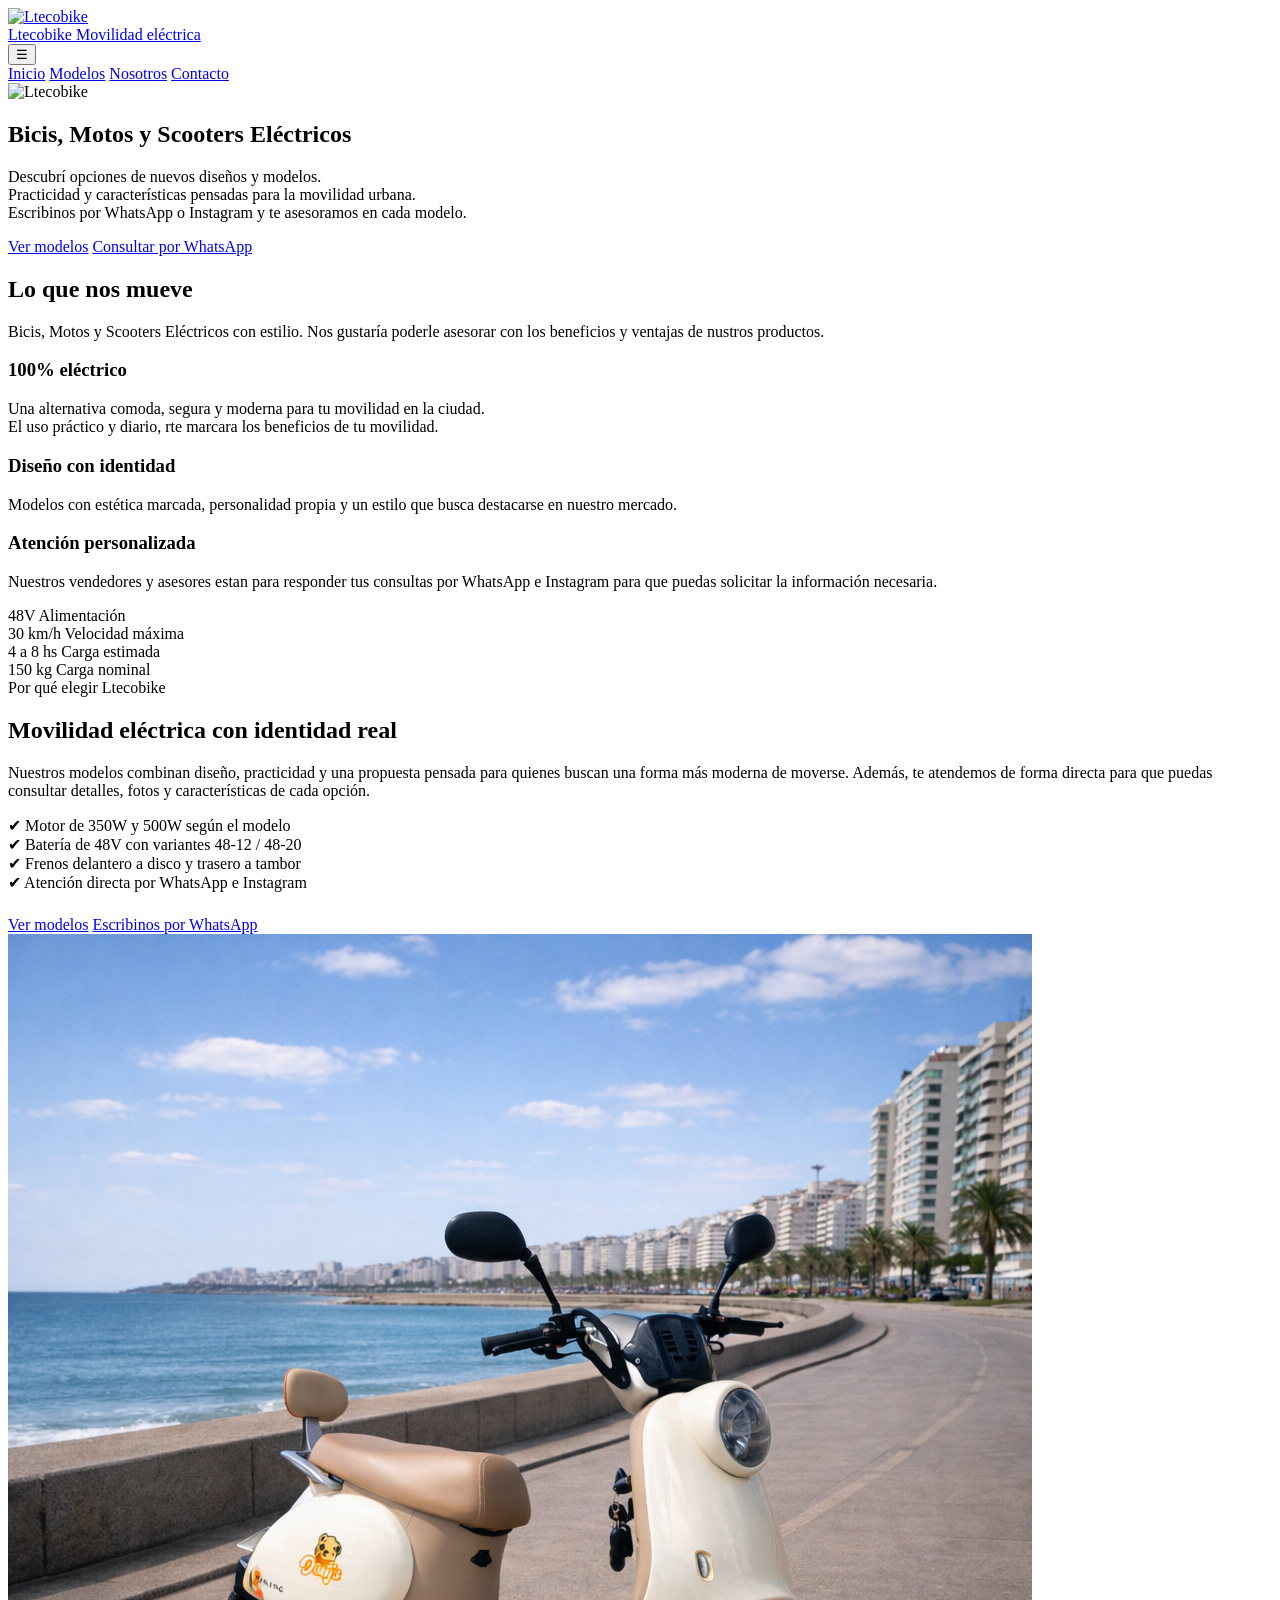
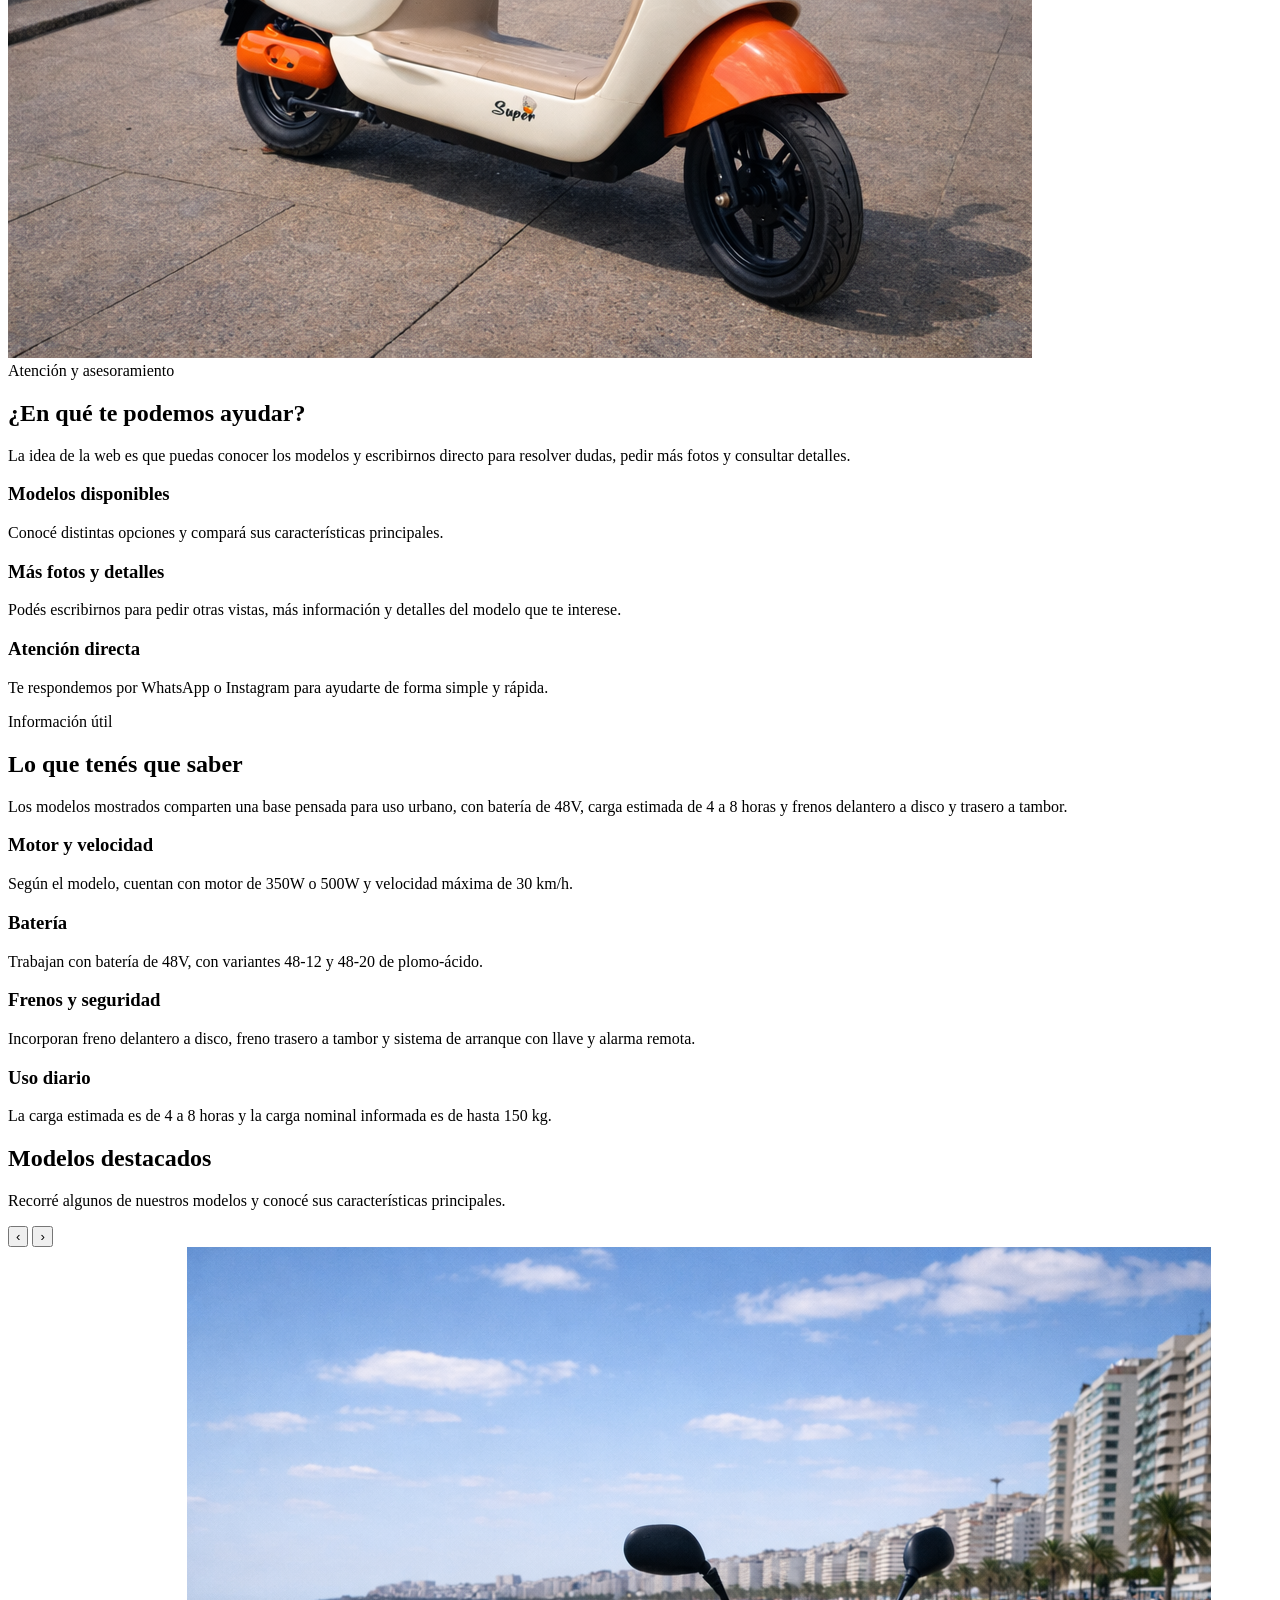
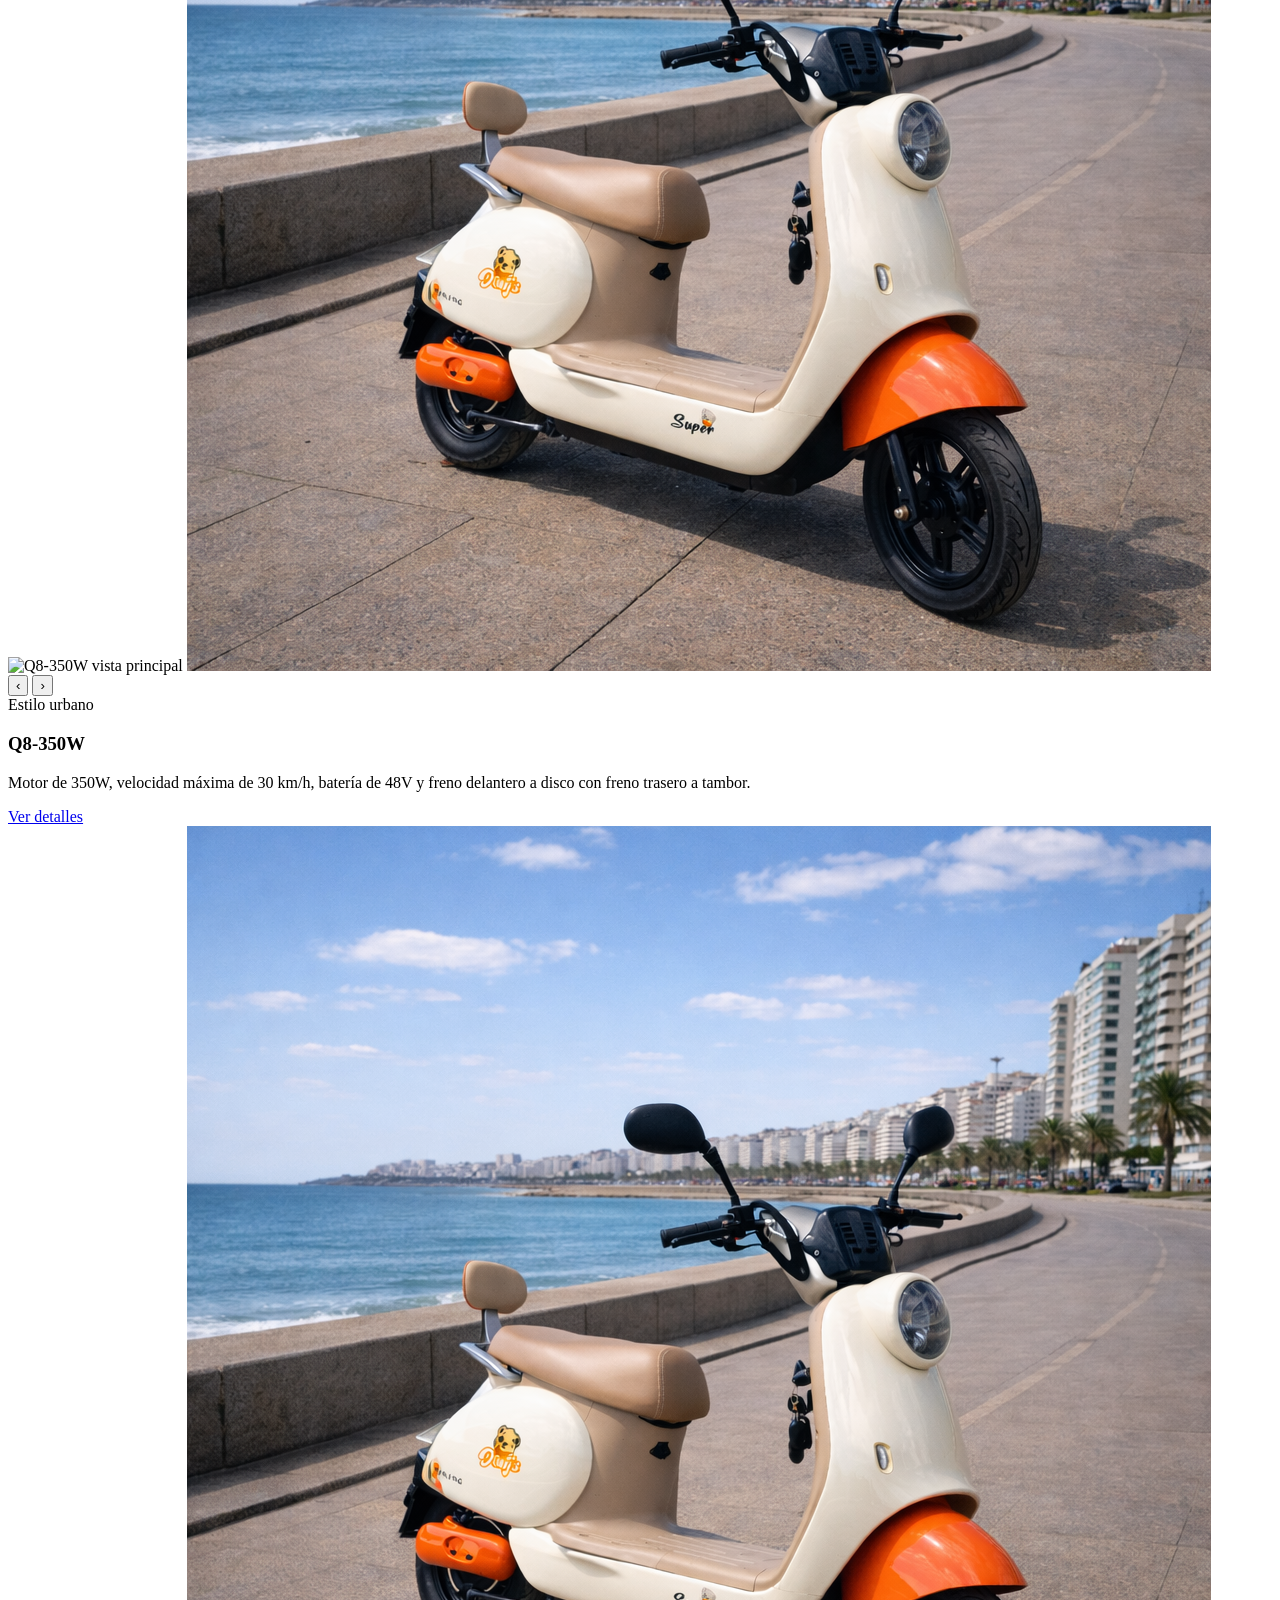
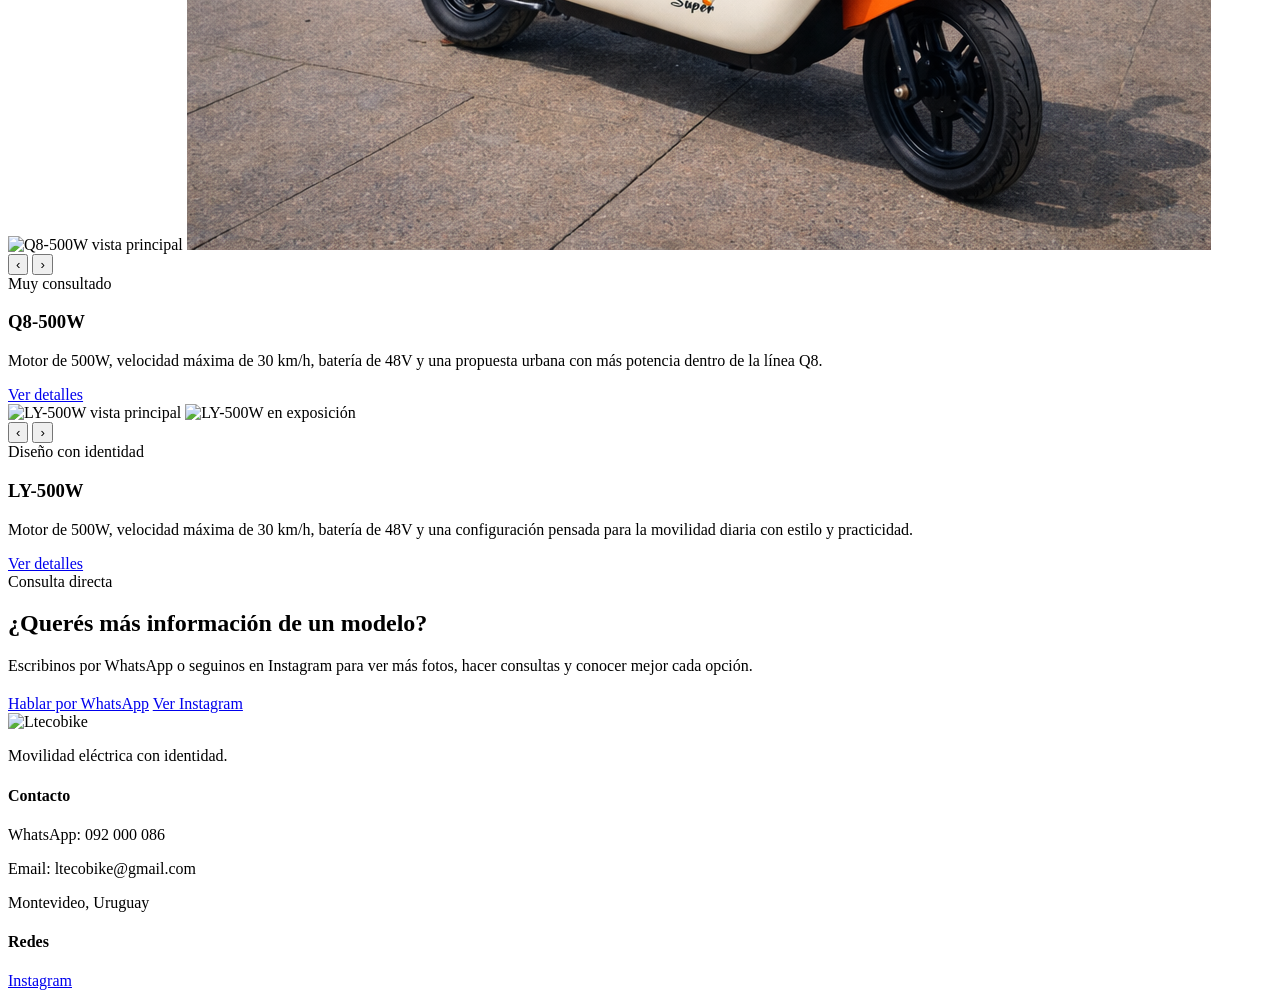
==== index.html @ 299e9267 "cambios en index" ====
<!DOCTYPE html>
<html lang="es">
<head>
  <meta charset="UTF-8" />
  <meta name="viewport" content="width=device-width, initial-scale=1.0" />
  <title>Ltecobike | Movilidad eléctrica</title>
  <link rel="icon" href="img/logoIcono.ico" type="image/x-icon" />
  <link rel="stylesheet" href="css/styles.css" />
</head>
<body>
  <header class="site-header">
    <div class="container nav-wrap">
      <a href="index.html" class="brand">
        <img src="img/logo.png" alt="Ltecobike" class="brand-logo">
        <div class="brand-text">
          <span class="brand-name">Ltecobike</span>
          <span class="brand-slogan">Movilidad eléctrica</span>
        </div>
      </a>

      <button class="menu-toggle" id="menuToggle" aria-label="Abrir menú" aria-expanded="false">☰</button>

      <nav class="main-nav" id="mainNav">
        <a href="index.html" class="active">Inicio</a>
        <a href="modelos.html">Modelos</a>
        <a href="nosotros.html">Nosotros</a>
        <a href="contacto.html">Contacto</a>
      </nav>
    </div>
  </header>

  <section class="hero" style="background-image: url('img/hero.png');">
    <div class="container hero-content">
      <img src="img/logo.png" alt="Ltecobike" class="hero-logo" />
      <h1>Bicis, Motos y Scooters Eléctricos</h1>
      <p>Descubrí opciones de nuevos diseños y modelos.
         <br> Practicidad y características pensadas para la movilidad urbana.
          <br> Escribinos por WhatsApp o Instagram y te asesoramos en cada modelo.</p>

      <div class="hero-actions">
        <a href="modelos.html" class="btn">Ver modelos</a>
        <a href="https://wa.me/59892000086" target="_blank" class="btn btn-outline">Consultar por WhatsApp</a>
      </div>
    </div>
  </section>

  <section class="section">
    <div class="container">
      <h2>Lo que nos mueve</h2>
      <p class="section-intro">
        Bicis, Motos y Scooters Eléctricos con estilio.
        Nos gustaría poderle asesorar con los beneficios y ventajas de nustros productos.
      </p>

      <div class="feature-grid">
        <article class="feature-box">
          <h3>100% eléctrico</h3>
          <p>Una alternativa comoda, segura y moderna para tu movilidad en la ciudad.
             <br> El uso práctico y diario, rte marcara los beneficios de tu movilidad.</p>
        </article>

        <article class="feature-box">
          <h3>Diseño con identidad</h3>
          <p>Modelos con estética marcada, personalidad propia y un estilo que busca destacarse en nuestro mercado.</p>
        </article>

        <article class="feature-box">
          <h3>Atención personalizada</h3>
          <p>Nuestros vendedores y asesores estan para responder tus consultas por WhatsApp e Instagram para que puedas solicitar la información necesaria.</p>
        </article>
      </div>
    </div>
  </section>

  <section class="section benefits-strip">
    <div class="container">
      <div class="benefits-grid">
        <article class="benefit-item">
          <span class="benefit-number">48V</span>
          <span class="benefit-label">Alimentación</span>
        </article>

        <article class="benefit-item">
          <span class="benefit-number">30 km/h</span>
          <span class="benefit-label">Velocidad máxima</span>
        </article>

        <article class="benefit-item">
          <span class="benefit-number">4 a 8 hs</span>
          <span class="benefit-label">Carga estimada</span>
        </article>

        <article class="benefit-item">
          <span class="benefit-number">150 kg</span>
          <span class="benefit-label">Carga nominal</span>
        </article>
      </div>
    </div>
  </section>

  <section class="section section-split">
    <div class="container split-layout">
      <div class="split-text">
        <span class="section-kicker">Por qué elegir Ltecobike</span>
        <h2>Movilidad eléctrica con identidad real</h2>
        <p>
          Nuestros modelos combinan diseño, practicidad y una propuesta pensada para quienes buscan una forma más moderna de moverse. Además, te atendemos de forma directa para que puedas consultar detalles, fotos y características de cada opción.
        </p>

        <div class="check-list">
          <div class="check-item">✔ Motor de 350W y 500W según el modelo</div>
          <div class="check-item">✔ Batería de 48V con variantes 48-12 / 48-20</div>
          <div class="check-item">✔ Frenos delantero a disco y trasero a tambor</div>
          <div class="check-item">✔ Atención directa por WhatsApp e Instagram</div>
        </div>

        <div class="hero-actions" style="margin-top: 24px;">
          <a href="modelos.html" class="btn">Ver modelos</a>
          <a href="https://wa.me/59892000086" target="_blank" class="btn btn-outline-dark">Escribinos por WhatsApp</a>
        </div>
      </div>

      <div class="split-media">
        <img src="img/q8-500-beige-rojo.png" alt="Modelos Ltecobike" class="split-image">
      </div>
    </div>
  </section>

  <section class="section">
    <div class="container">
      <span class="section-kicker">Atención y asesoramiento</span>
      <h2>¿En qué te podemos ayudar?</h2>
      <p class="section-intro">La idea de la web es que puedas conocer los modelos y escribirnos directo para resolver dudas, pedir más fotos y consultar detalles.</p>

      <div class="feature-grid">
        <article class="feature-box">
          <h3>Modelos disponibles</h3>
          <p>Conocé distintas opciones y compará sus características principales.</p>
        </article>

        <article class="feature-box">
          <h3>Más fotos y detalles</h3>
          <p>Podés escribirnos para pedir otras vistas, más información y detalles del modelo que te interese.</p>
        </article>

        <article class="feature-box">
          <h3>Atención directa</h3>
          <p>Te respondemos por WhatsApp o Instagram para ayudarte de forma simple y rápida.</p>
        </article>
      </div>
    </div>
  </section>

  <section class="section section-dark">
    <div class="container">
      <span class="section-kicker light">Información útil</span>
      <h2>Lo que tenés que saber</h2>
      <p class="section-intro">
        Los modelos mostrados comparten una base pensada para uso urbano, con batería de 48V, carga estimada de 4 a 8 horas y frenos delantero a disco y trasero a tambor.
      </p>

      <div class="info-cards-grid">
        <article class="info-card">
          <h3>Motor y velocidad</h3>
          <p>Según el modelo, cuentan con motor de 350W o 500W y velocidad máxima de 30 km/h.</p>
        </article>

        <article class="info-card">
          <h3>Batería</h3>
          <p>Trabajan con batería de 48V, con variantes 48-12 y 48-20 de plomo-ácido.</p>
        </article>

        <article class="info-card">
          <h3>Frenos y seguridad</h3>
          <p>Incorporan freno delantero a disco, freno trasero a tambor y sistema de arranque con llave y alarma remota.</p>
        </article>

        <article class="info-card">
          <h3>Uso diario</h3>
          <p>La carga estimada es de 4 a 8 horas y la carga nominal informada es de hasta 150 kg.</p>
        </article>
      </div>
    </div>
  </section>

  <section class="section">
    <div class="container">
      <div class="carousel-section-header">
        <div>
          <h2>Modelos destacados</h2>
          <p class="section-intro">Recorré algunos de nuestros modelos y conocé sus características principales.</p>
        </div>

        <div class="carousel-controls" aria-label="Controles del carrusel">
          <button class="carousel-btn" type="button" data-carousel-prev aria-label="Ver modelos anteriores">‹</button>
          <button class="carousel-btn" type="button" data-carousel-next aria-label="Ver modelos siguientes">›</button>
        </div>
      </div>

      <div class="carousel" data-carousel data-autoplay="true">
        <div class="carousel-track">
          <article class="card carousel-card">
            <div class="card-gallery" data-gallery data-autoplay="true">
              <div class="card-gallery-track">
                <img class="card-gallery-slide" src="img/q8-350-rosa.png" alt="Q8-350W vista principal" />
                <img class="card-gallery-slide" src="img/q8-500-beige-rojo.png" alt="Q8-500W vista lateral" />
              </div>
              <button class="card-gallery-btn prev" type="button" data-gallery-prev aria-label="Foto anterior de la Q8-350W">‹</button>
              <button class="card-gallery-btn next" type="button" data-gallery-next aria-label="Foto siguiente de la Q8-350W">›</button>
              <div class="card-gallery-dots" data-gallery-dots aria-label="Indicadores de fotos de la Q8-350W"></div>
            </div>
            <div class="card-body">
              <span class="tag">Estilo urbano</span>
              <h3>Q8-350W</h3>
              <p>Motor de 350W, velocidad máxima de 30 km/h, batería de 48V y freno delantero a disco con freno trasero a tambor.</p>
              <a href="modelos.html" class="link-btn">Ver detalles</a>
            </div>
          </article>

          <article class="card carousel-card">
            <div class="card-gallery" data-gallery data-autoplay="true">
              <div class="card-gallery-track">
                <img class="card-gallery-slide" src="img/q8-350-roja.jpeg" alt="Q8-500W vista principal" />
                <img class="card-gallery-slide" src="img/q8-500-beige-rojo.png" alt="Q8-500W segunda vista" />
              </div>
              <button class="card-gallery-btn prev" type="button" data-gallery-prev aria-label="Foto anterior de la Q8-500W">‹</button>
              <button class="card-gallery-btn next" type="button" data-gallery-next aria-label="Foto siguiente de la Q8-500W">›</button>
              <div class="card-gallery-dots" data-gallery-dots aria-label="Indicadores de fotos de la Q8-500W"></div>
            </div>
            <div class="card-body">
              <span class="tag">Muy consultado</span>
              <h3>Q8-500W</h3>
              <p>Motor de 500W, velocidad máxima de 30 km/h, batería de 48V y una propuesta urbana con más potencia dentro de la línea Q8.</p>
              <a href="modelos.html" class="link-btn">Ver detalles</a>
            </div>
          </article>

          <article class="card carousel-card">
            <div class="card-gallery" data-gallery data-autoplay="true">
              <div class="card-gallery-track">
                <img class="card-gallery-slide" src="img/sl-500-beige.jpeg" alt="LY-500W vista principal" />
                <img class="card-gallery-slide" src="img/logoFondo.jpeg" alt="LY-500W en exposición" />
              </div>
              <button class="card-gallery-btn prev" type="button" data-gallery-prev aria-label="Foto anterior de la LY-500W">‹</button>
              <button class="card-gallery-btn next" type="button" data-gallery-next aria-label="Foto siguiente de la LY-500W">›</button>
              <div class="card-gallery-dots" data-gallery-dots aria-label="Indicadores de fotos de la LY-500W"></div>
            </div>
            <div class="card-body">
              <span class="tag">Diseño con identidad</span>
              <h3>LY-500W</h3>
              <p>Motor de 500W, velocidad máxima de 30 km/h, batería de 48V y una configuración pensada para la movilidad diaria con estilo y practicidad.</p>
              <a href="modelos.html" class="link-btn">Ver detalles</a>
            </div>
          </article>
        </div>

        <div class="carousel-dots" data-carousel-dots aria-label="Indicadores del carrusel"></div>
      </div>
    </div>
  </section>

  <section class="section">
    <div class="container">
      <div class="cta-box cta-strong">
        <span class="section-kicker">Consulta directa</span>
        <h2>¿Querés más información de un modelo?</h2>
        <p>
          Escribinos por WhatsApp o seguinos en Instagram para ver más fotos, hacer consultas y conocer mejor cada opción.
        </p>
        <div class="hero-actions" style="margin-top: 20px;">
          <a href="https://wa.me/59892000086" target="_blank" class="btn">Hablar por WhatsApp</a>
          <a href="https://instagram.com/ltecobike" target="_blank" class="btn btn-outline">Ver Instagram</a>
        </div>
      </div>
    </div>
  </section>

  <footer class="site-footer">
    <div class="container footer-wrap">
      <div>
        <img src="img/logo.png" alt="Ltecobike" class="footer-logo" />
        <p>Movilidad eléctrica con identidad.</p>
      </div>

      <div>
        <h4>Contacto</h4>
        <p>WhatsApp: 092 000 086</p>
        <p>Email: ltecobike@gmail.com</p>
        <p>Montevideo, Uruguay</p>
      </div>

      <div>
        <h4>Redes</h4>
        <a href="https://instagram.com/ltecobike" target="_blank">Instagram</a>
      </div>
    </div>
  </footer>

  <script src="js/app.js"></script>
</body>
</html>
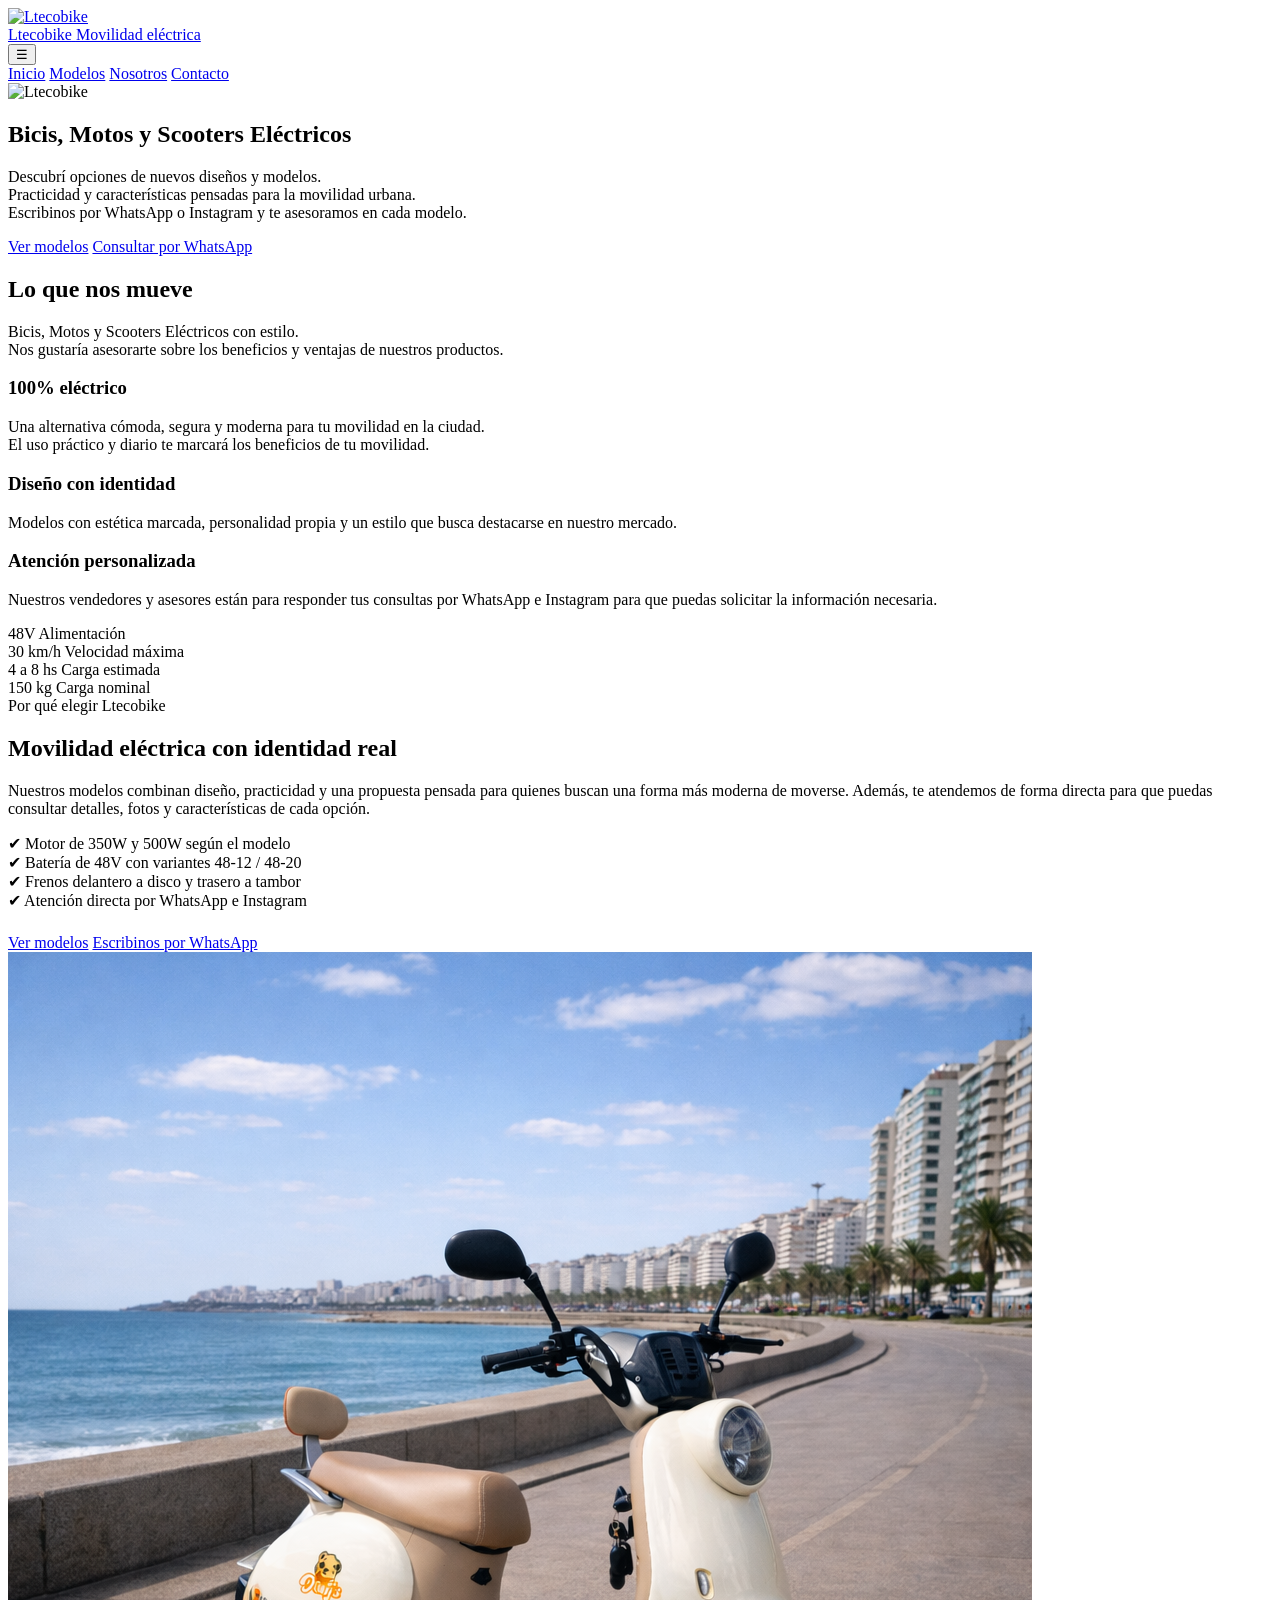
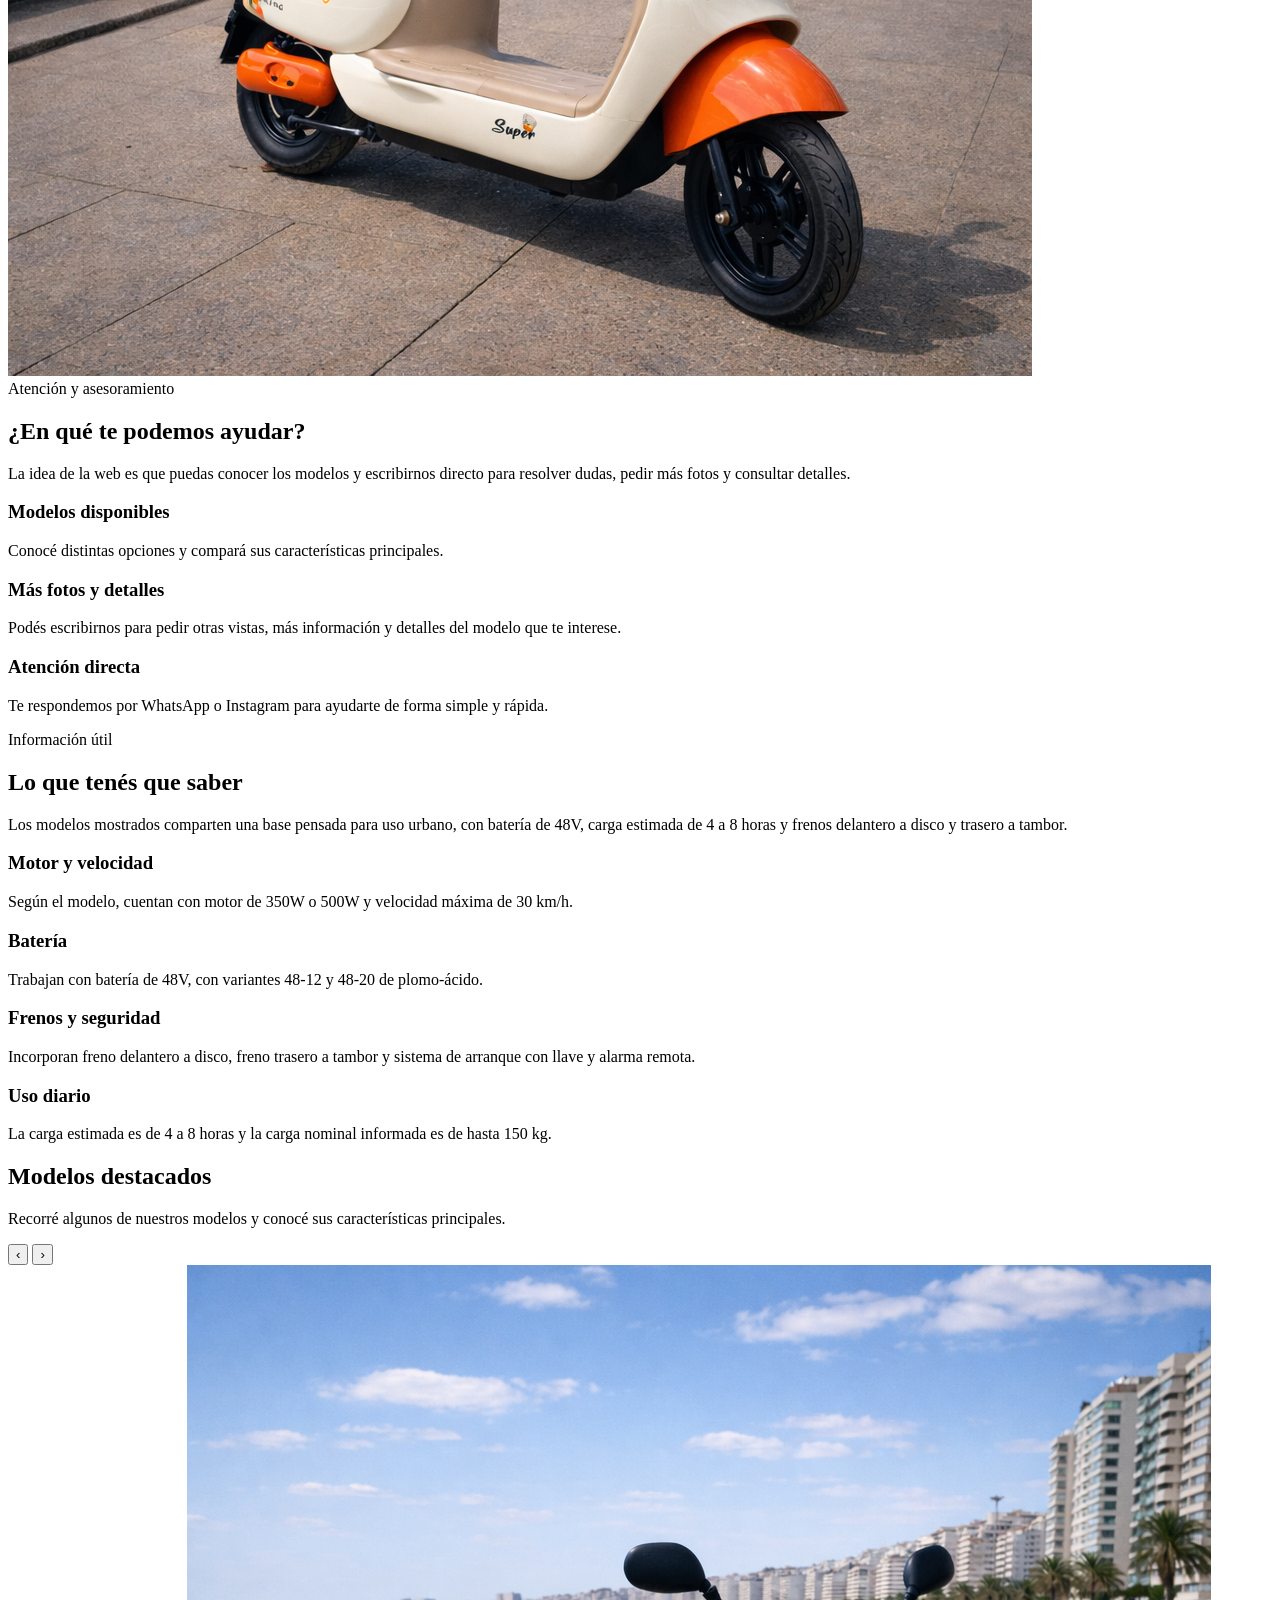
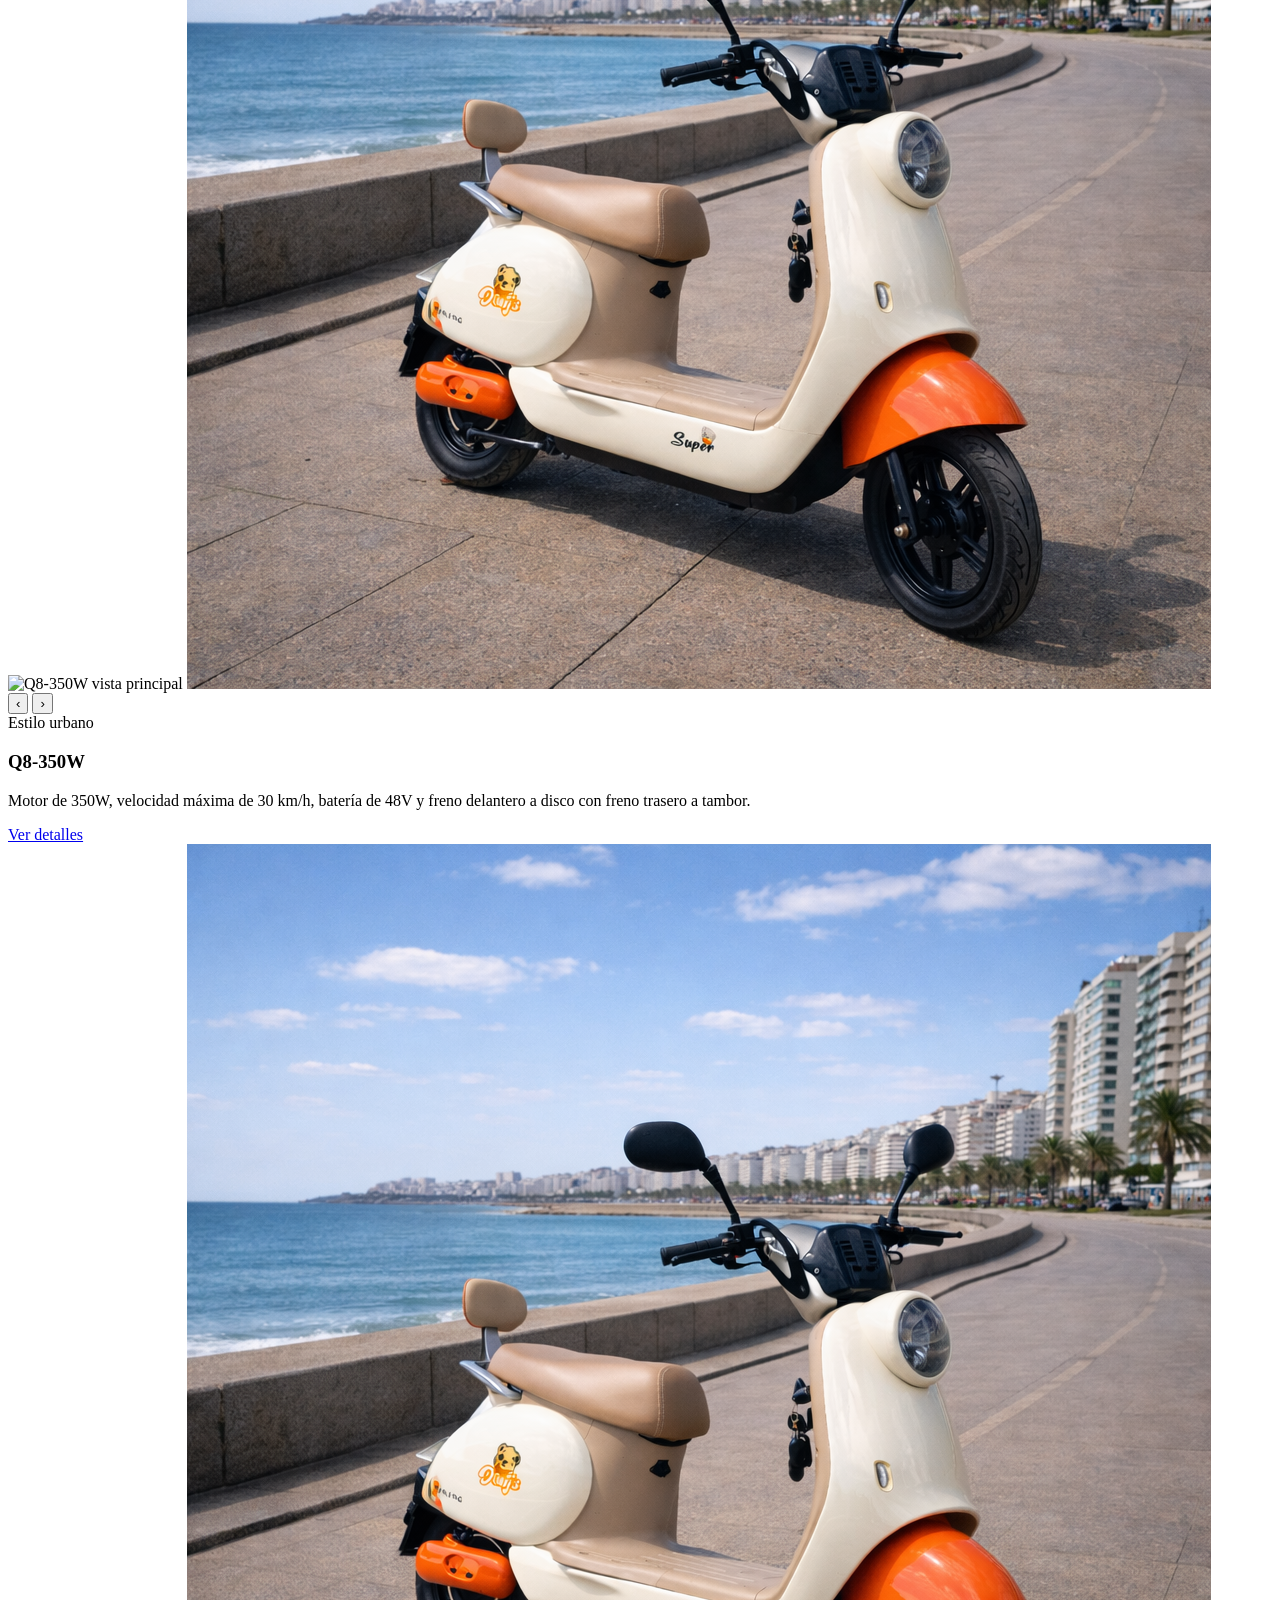
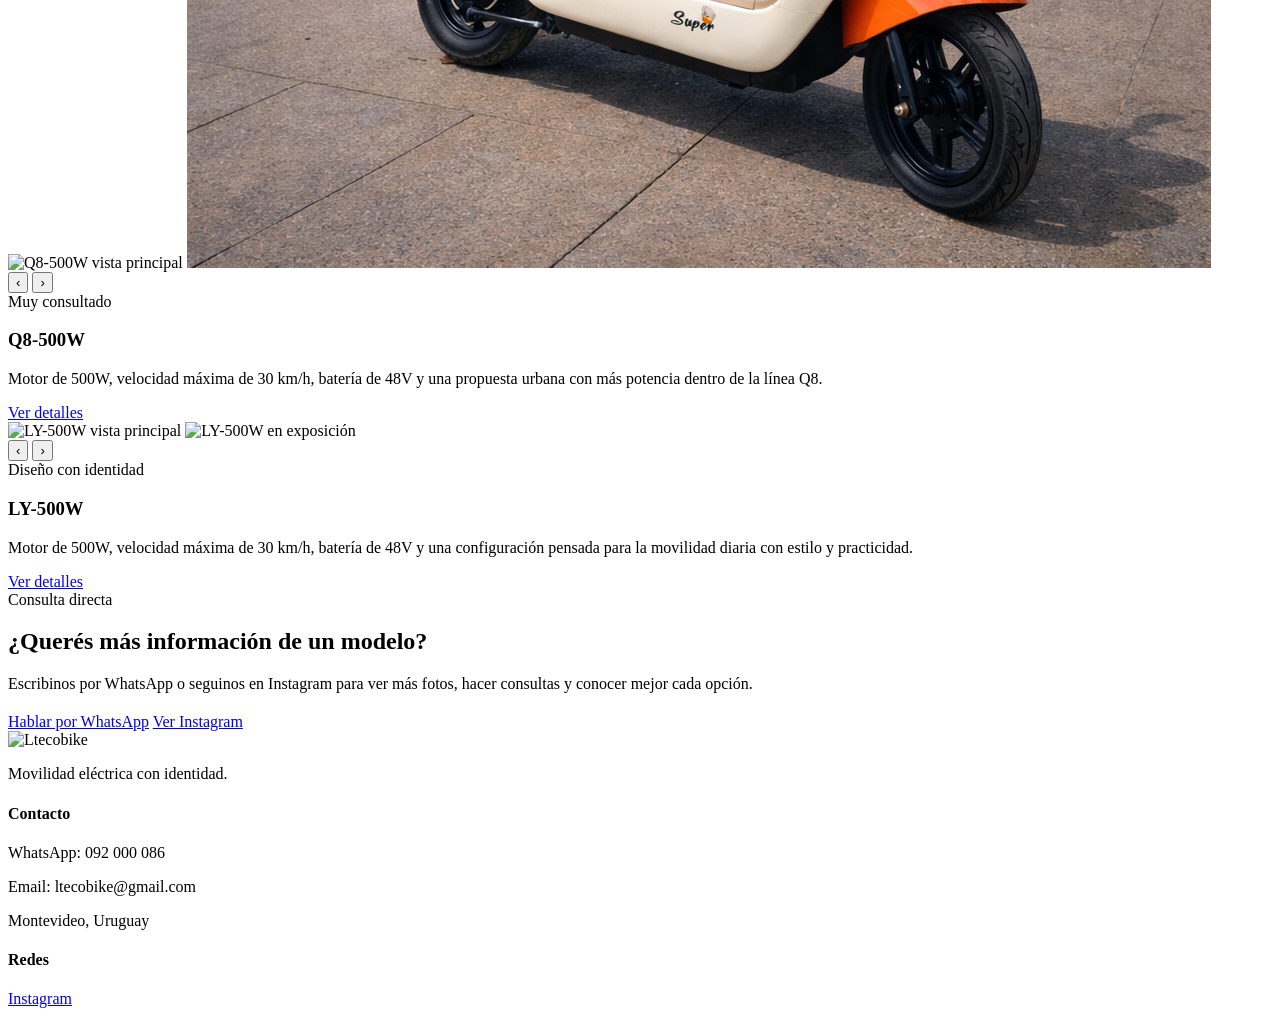
==== commit cbea3e29: "cambios ortograficos en index Co-authored-by: Copilot <copilot@github.com>" ====
--- a/index.html
+++ b/index.html
@@ -48,15 +48,15 @@
     <div class="container">
       <h2>Lo que nos mueve</h2>
       <p class="section-intro">
-        Bicis, Motos y Scooters Eléctricos con estilio.
-        Nos gustaría poderle asesorar con los beneficios y ventajas de nustros productos.
+        Bicis, Motos y Scooters Eléctricos con estilo.
+        <br> Nos gustaría asesorarte sobre los beneficios y ventajas de nuestros productos.
       </p>
 
       <div class="feature-grid">
         <article class="feature-box">
           <h3>100% eléctrico</h3>
-          <p>Una alternativa comoda, segura y moderna para tu movilidad en la ciudad.
-             <br> El uso práctico y diario, rte marcara los beneficios de tu movilidad.</p>
+          <p>Una alternativa cómoda, segura y moderna para tu movilidad en la ciudad.
+             <br> El uso práctico y diario te marcará los beneficios de tu movilidad.</p>
         </article>
 
         <article class="feature-box">
@@ -66,7 +66,7 @@
 
         <article class="feature-box">
           <h3>Atención personalizada</h3>
-          <p>Nuestros vendedores y asesores estan para responder tus consultas por WhatsApp e Instagram para que puedas solicitar la información necesaria.</p>
+          <p>Nuestros vendedores y asesores están para responder tus consultas por WhatsApp e Instagram para que puedas solicitar la información necesaria.</p>
         </article>
       </div>
     </div>
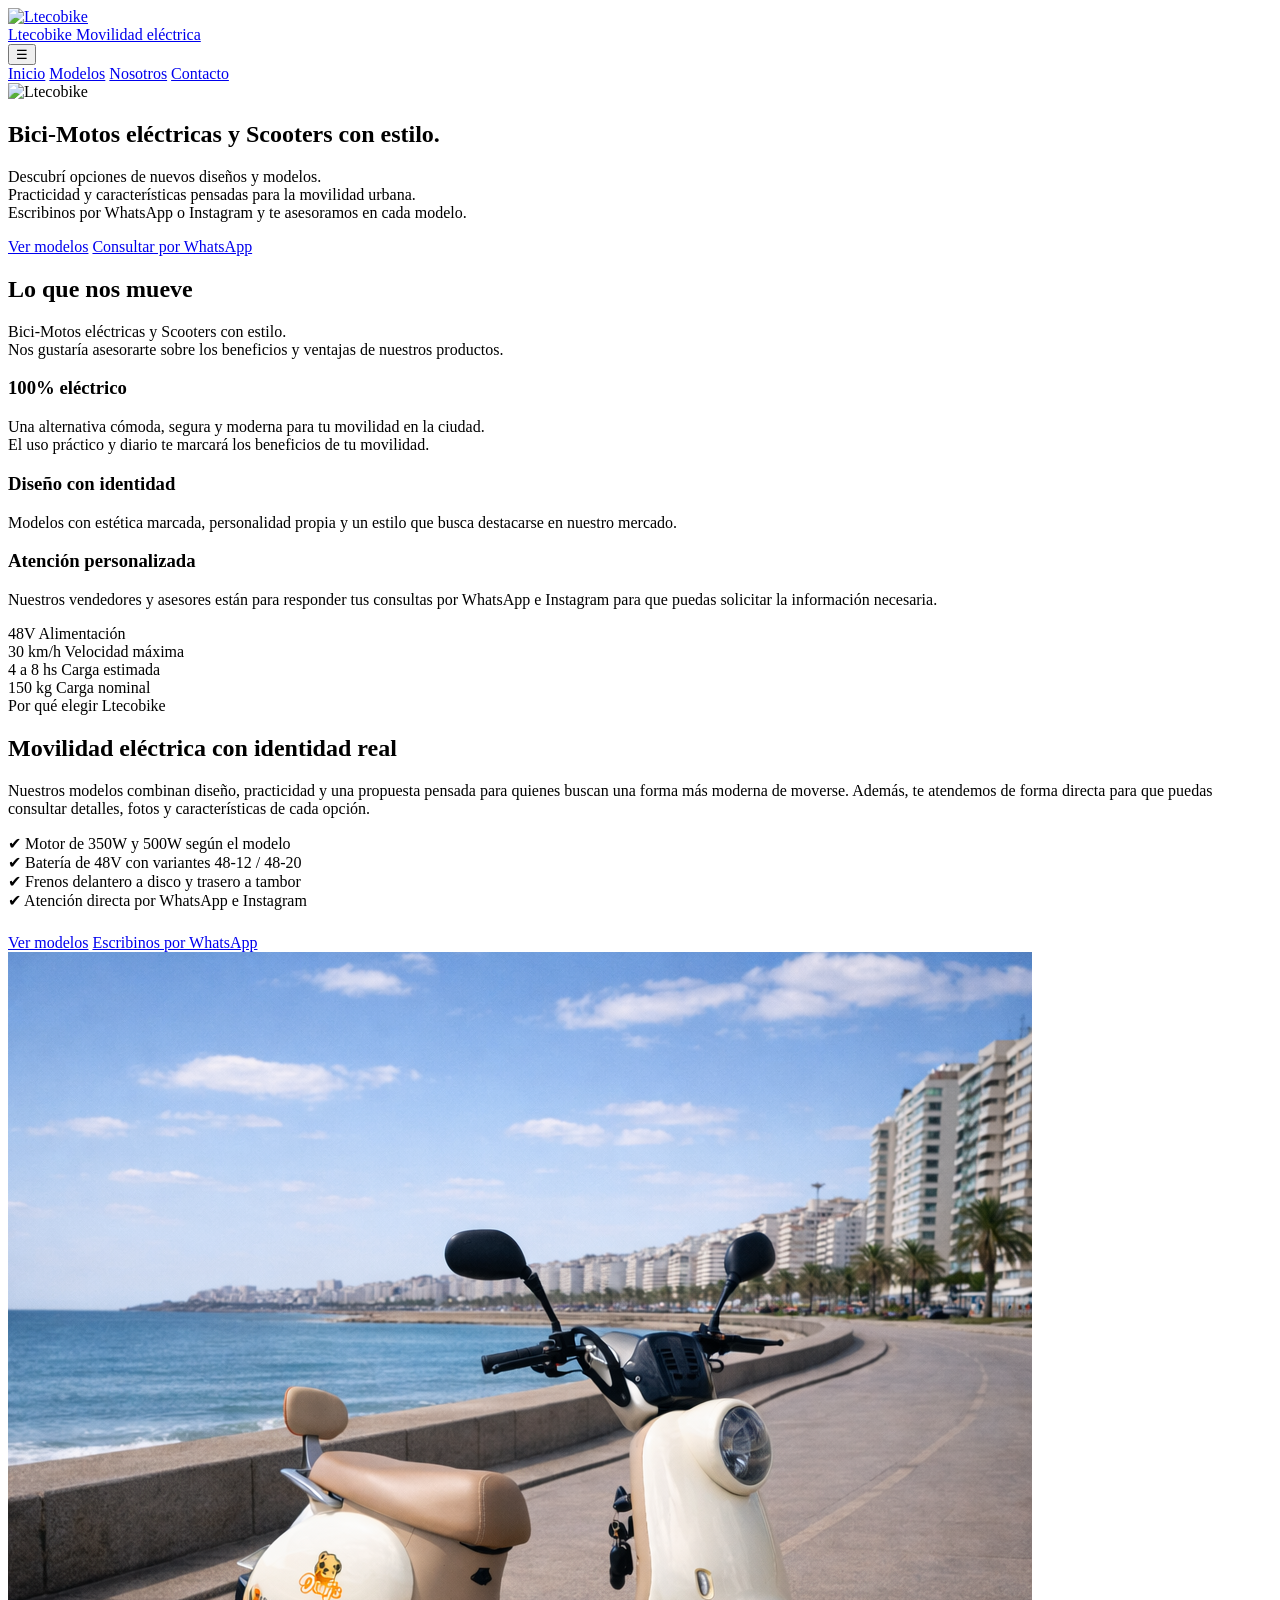
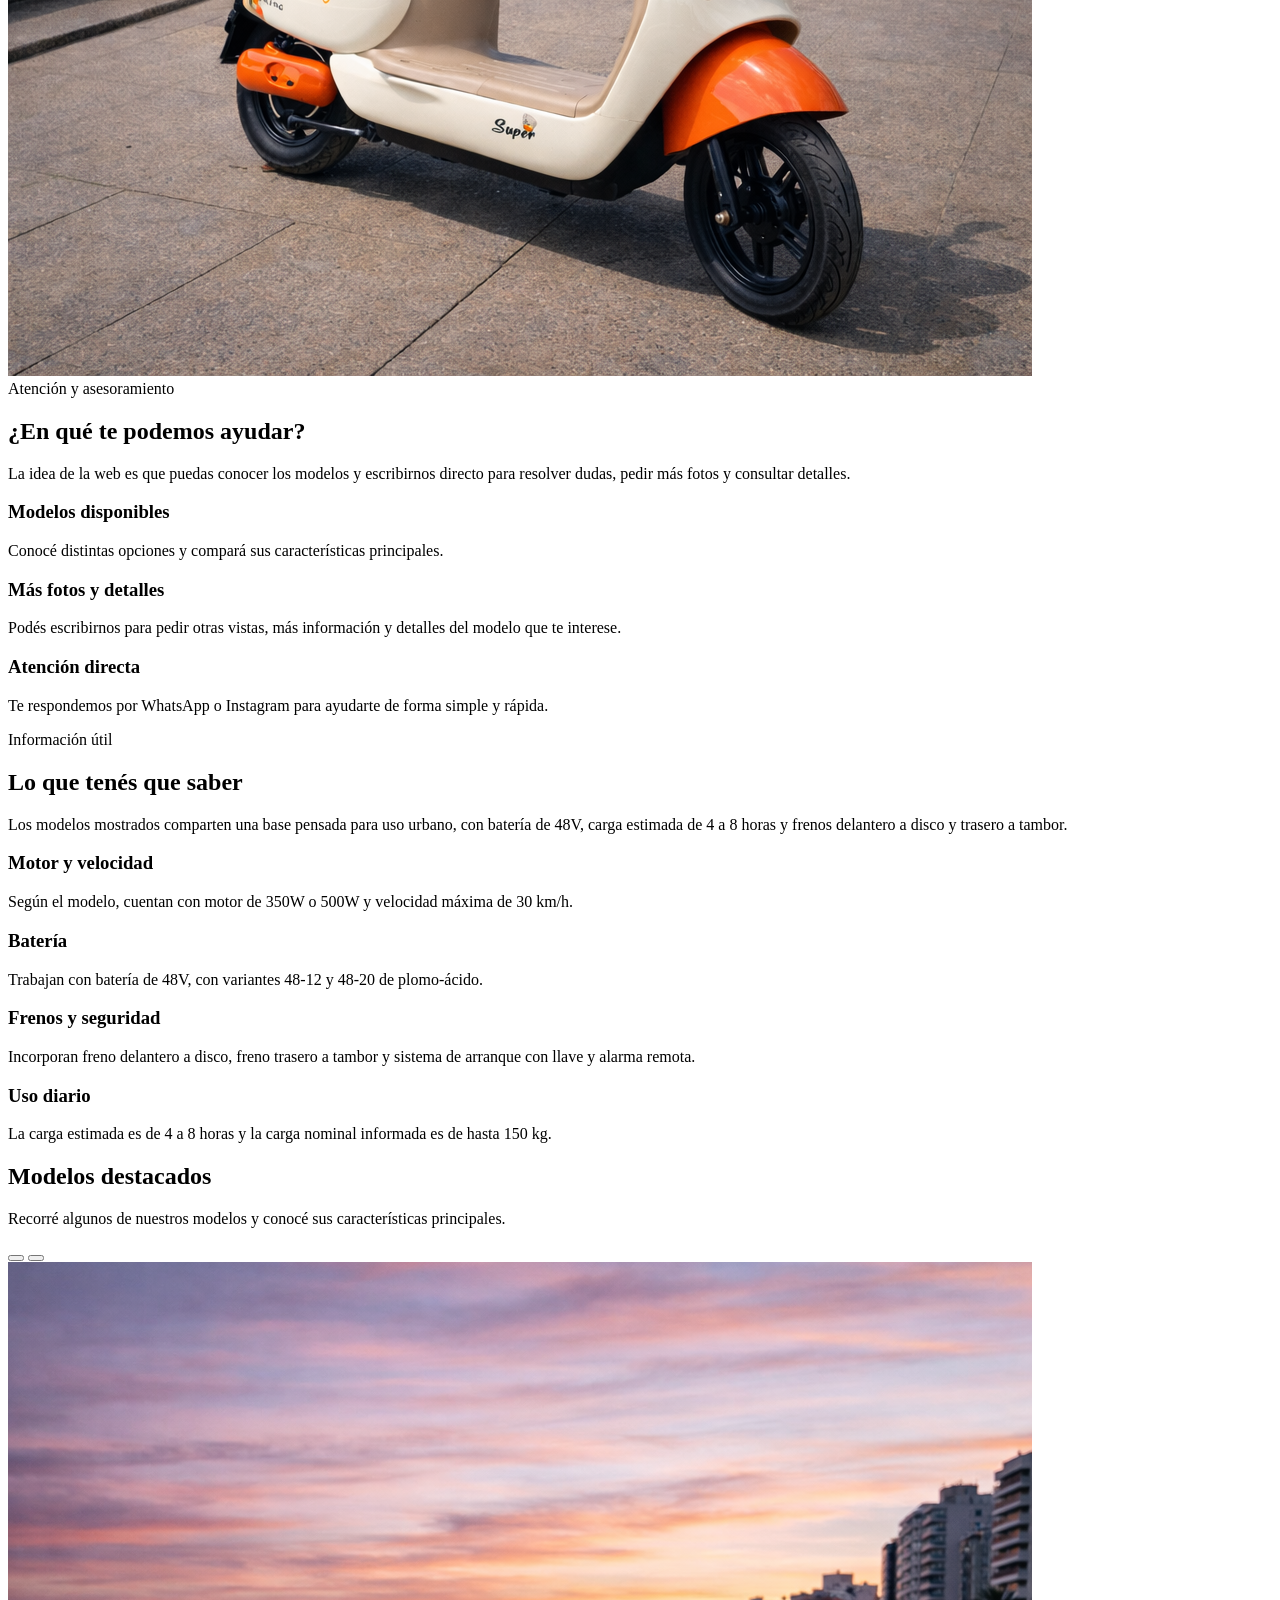
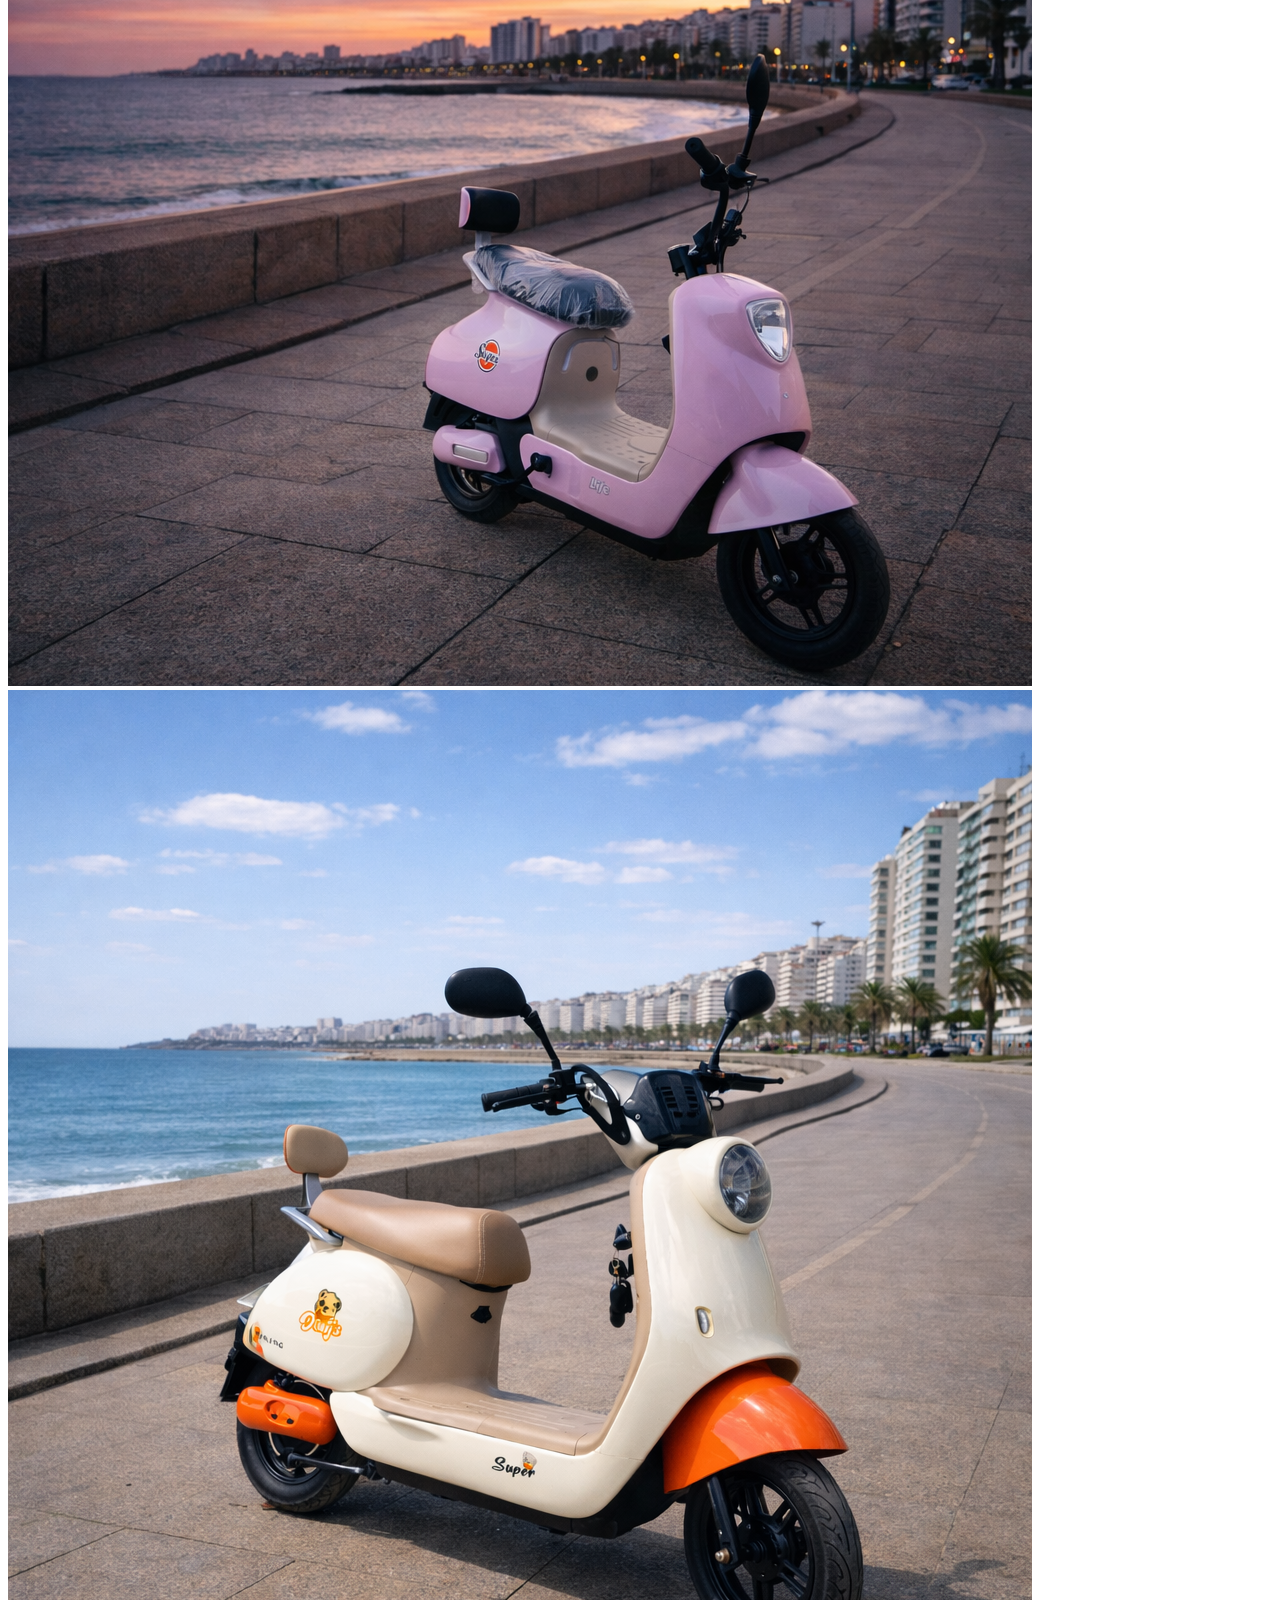
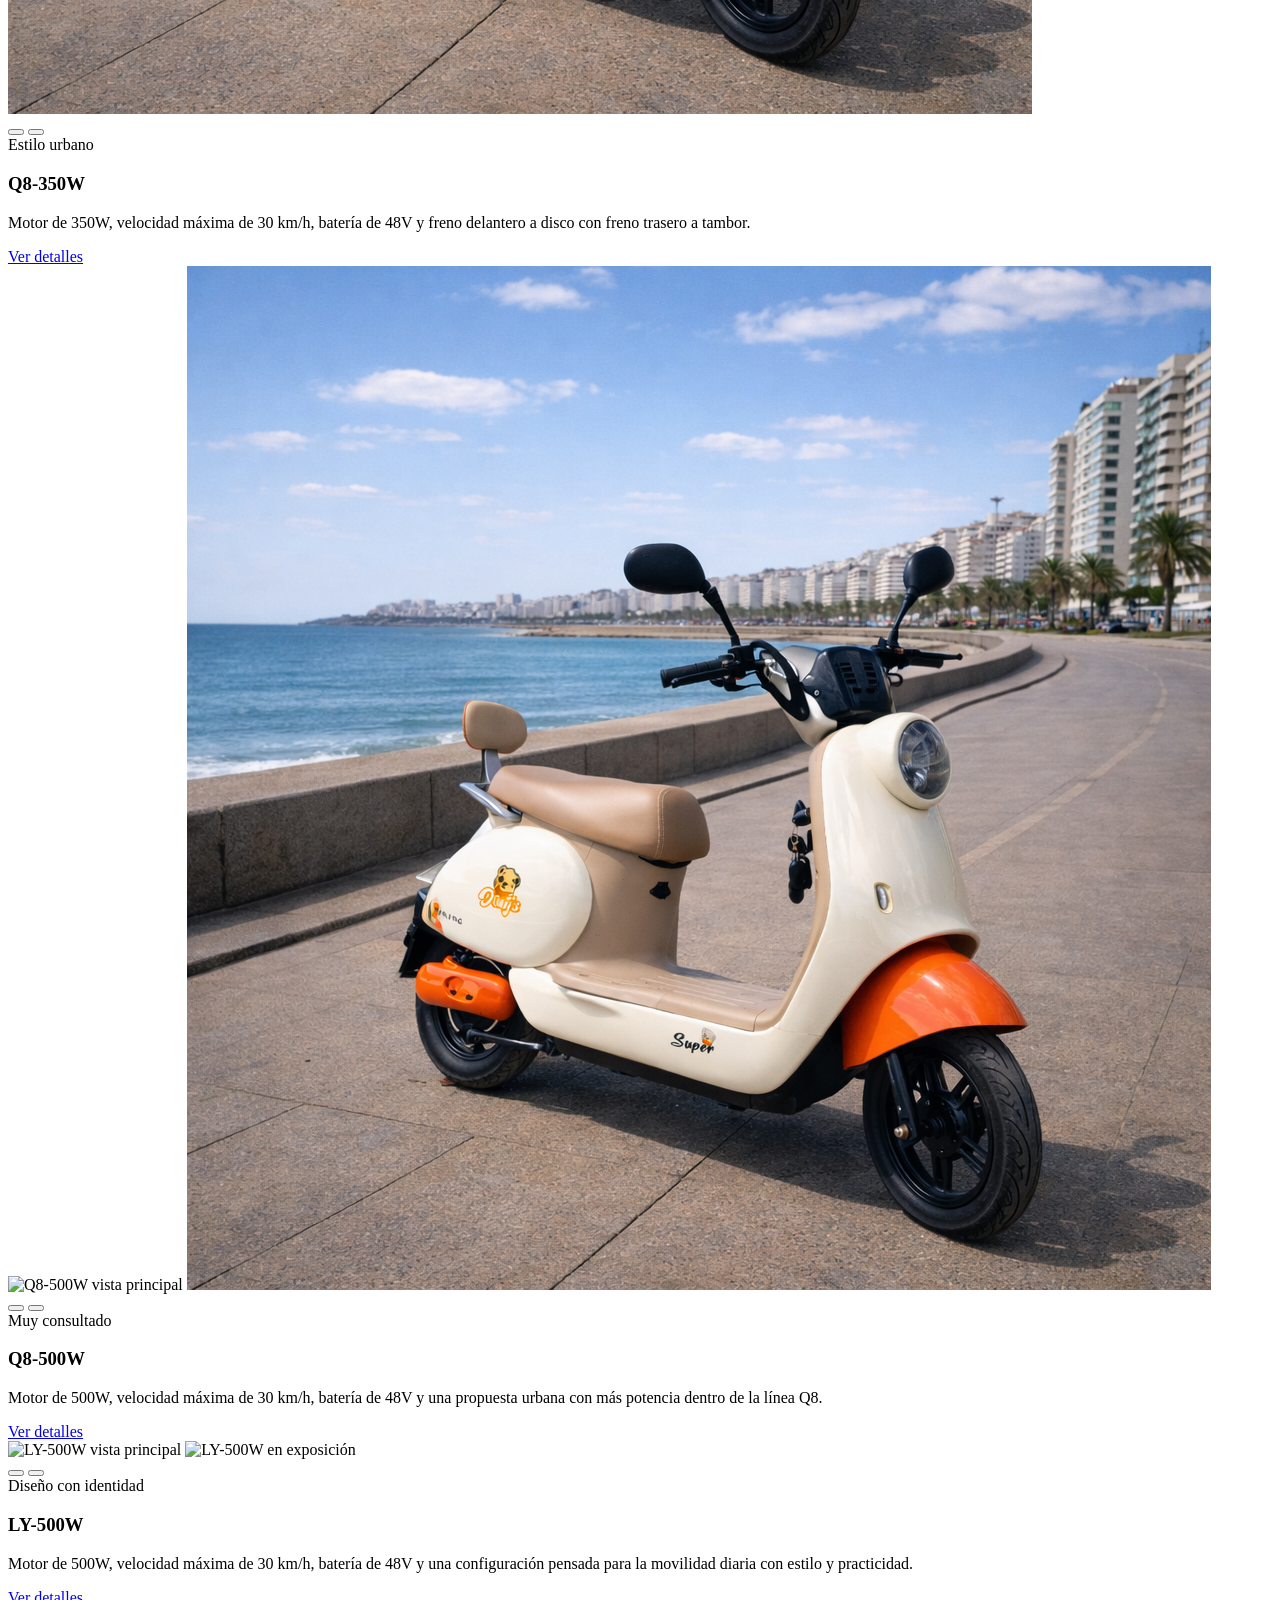
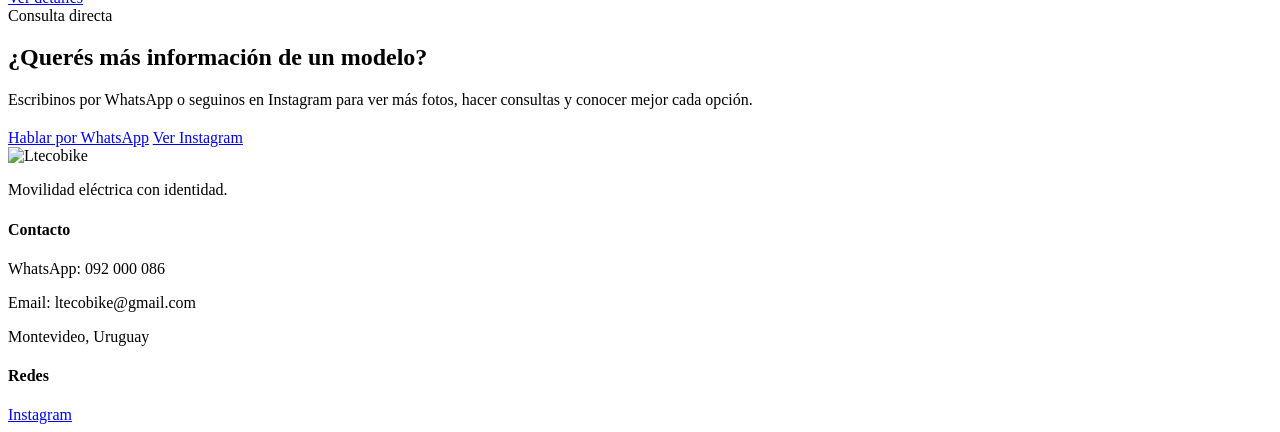
==== commit 3ba25f85: "nuevas actualizaciones Co-authored-by: Copilot <copilot@github.com>" ====
--- a/index.html
+++ b/index.html
@@ -32,7 +32,7 @@
   <section class="hero" style="background-image: url('img/hero.png');">
     <div class="container hero-content">
       <img src="img/logo.png" alt="Ltecobike" class="hero-logo" />
-      <h1>Bicis, Motos y Scooters Eléctricos</h1>
+      <h1>Bici-Motos eléctricas y Scooters con estilo.</h1>
       <p>Descubrí opciones de nuevos diseños y modelos.
          <br> Practicidad y características pensadas para la movilidad urbana.
           <br> Escribinos por WhatsApp o Instagram y te asesoramos en cada modelo.</p>
@@ -48,7 +48,7 @@
     <div class="container">
       <h2>Lo que nos mueve</h2>
       <p class="section-intro">
-        Bicis, Motos y Scooters Eléctricos con estilo.
+        Bici-Motos eléctricas y Scooters con estilo.
         <br> Nos gustaría asesorarte sobre los beneficios y ventajas de nuestros productos.
       </p>
 
@@ -192,8 +192,8 @@
         </div>
 
         <div class="carousel-controls" aria-label="Controles del carrusel">
-          <button class="carousel-btn" type="button" data-carousel-prev aria-label="Ver modelos anteriores">‹</button>
-          <button class="carousel-btn" type="button" data-carousel-next aria-label="Ver modelos siguientes">›</button>
+          <button class="carousel-btn" type="button" data-carousel-prev aria-label="Ver modelos anteriores"></button>
+          <button class="carousel-btn" type="button" data-carousel-next aria-label="Ver modelos siguientes"></button>
         </div>
       </div>
 
@@ -205,8 +205,8 @@
                 <img class="card-gallery-slide" src="img/q8-350-rosa.png" alt="Q8-350W vista principal" />
                 <img class="card-gallery-slide" src="img/q8-500-beige-rojo.png" alt="Q8-500W vista lateral" />
               </div>
-              <button class="card-gallery-btn prev" type="button" data-gallery-prev aria-label="Foto anterior de la Q8-350W">‹</button>
-              <button class="card-gallery-btn next" type="button" data-gallery-next aria-label="Foto siguiente de la Q8-350W">›</button>
+              <button class="card-gallery-btn prev" type="button" data-gallery-prev aria-label="Foto anterior de la Q8-350W"></button>
+              <button class="card-gallery-btn next" type="button" data-gallery-next aria-label="Foto siguiente de la Q8-350W"></button>
               <div class="card-gallery-dots" data-gallery-dots aria-label="Indicadores de fotos de la Q8-350W"></div>
             </div>
             <div class="card-body">
@@ -223,8 +223,8 @@
                 <img class="card-gallery-slide" src="img/q8-350-roja.jpeg" alt="Q8-500W vista principal" />
                 <img class="card-gallery-slide" src="img/q8-500-beige-rojo.png" alt="Q8-500W segunda vista" />
               </div>
-              <button class="card-gallery-btn prev" type="button" data-gallery-prev aria-label="Foto anterior de la Q8-500W">‹</button>
-              <button class="card-gallery-btn next" type="button" data-gallery-next aria-label="Foto siguiente de la Q8-500W">›</button>
+              <button class="card-gallery-btn prev" type="button" data-gallery-prev aria-label="Foto anterior de la Q8-500W"></button>
+              <button class="card-gallery-btn next" type="button" data-gallery-next aria-label="Foto siguiente de la Q8-500W"></button>
               <div class="card-gallery-dots" data-gallery-dots aria-label="Indicadores de fotos de la Q8-500W"></div>
             </div>
             <div class="card-body">
@@ -241,8 +241,8 @@
                 <img class="card-gallery-slide" src="img/sl-500-beige.jpeg" alt="LY-500W vista principal" />
                 <img class="card-gallery-slide" src="img/logoFondo.jpeg" alt="LY-500W en exposición" />
               </div>
-              <button class="card-gallery-btn prev" type="button" data-gallery-prev aria-label="Foto anterior de la LY-500W">‹</button>
-              <button class="card-gallery-btn next" type="button" data-gallery-next aria-label="Foto siguiente de la LY-500W">›</button>
+              <button class="card-gallery-btn prev" type="button" data-gallery-prev aria-label="Foto anterior de la LY-500W"></button>
+              <button class="card-gallery-btn next" type="button" data-gallery-next aria-label="Foto siguiente de la LY-500W"></button>
               <div class="card-gallery-dots" data-gallery-dots aria-label="Indicadores de fotos de la LY-500W"></div>
             </div>
             <div class="card-body">
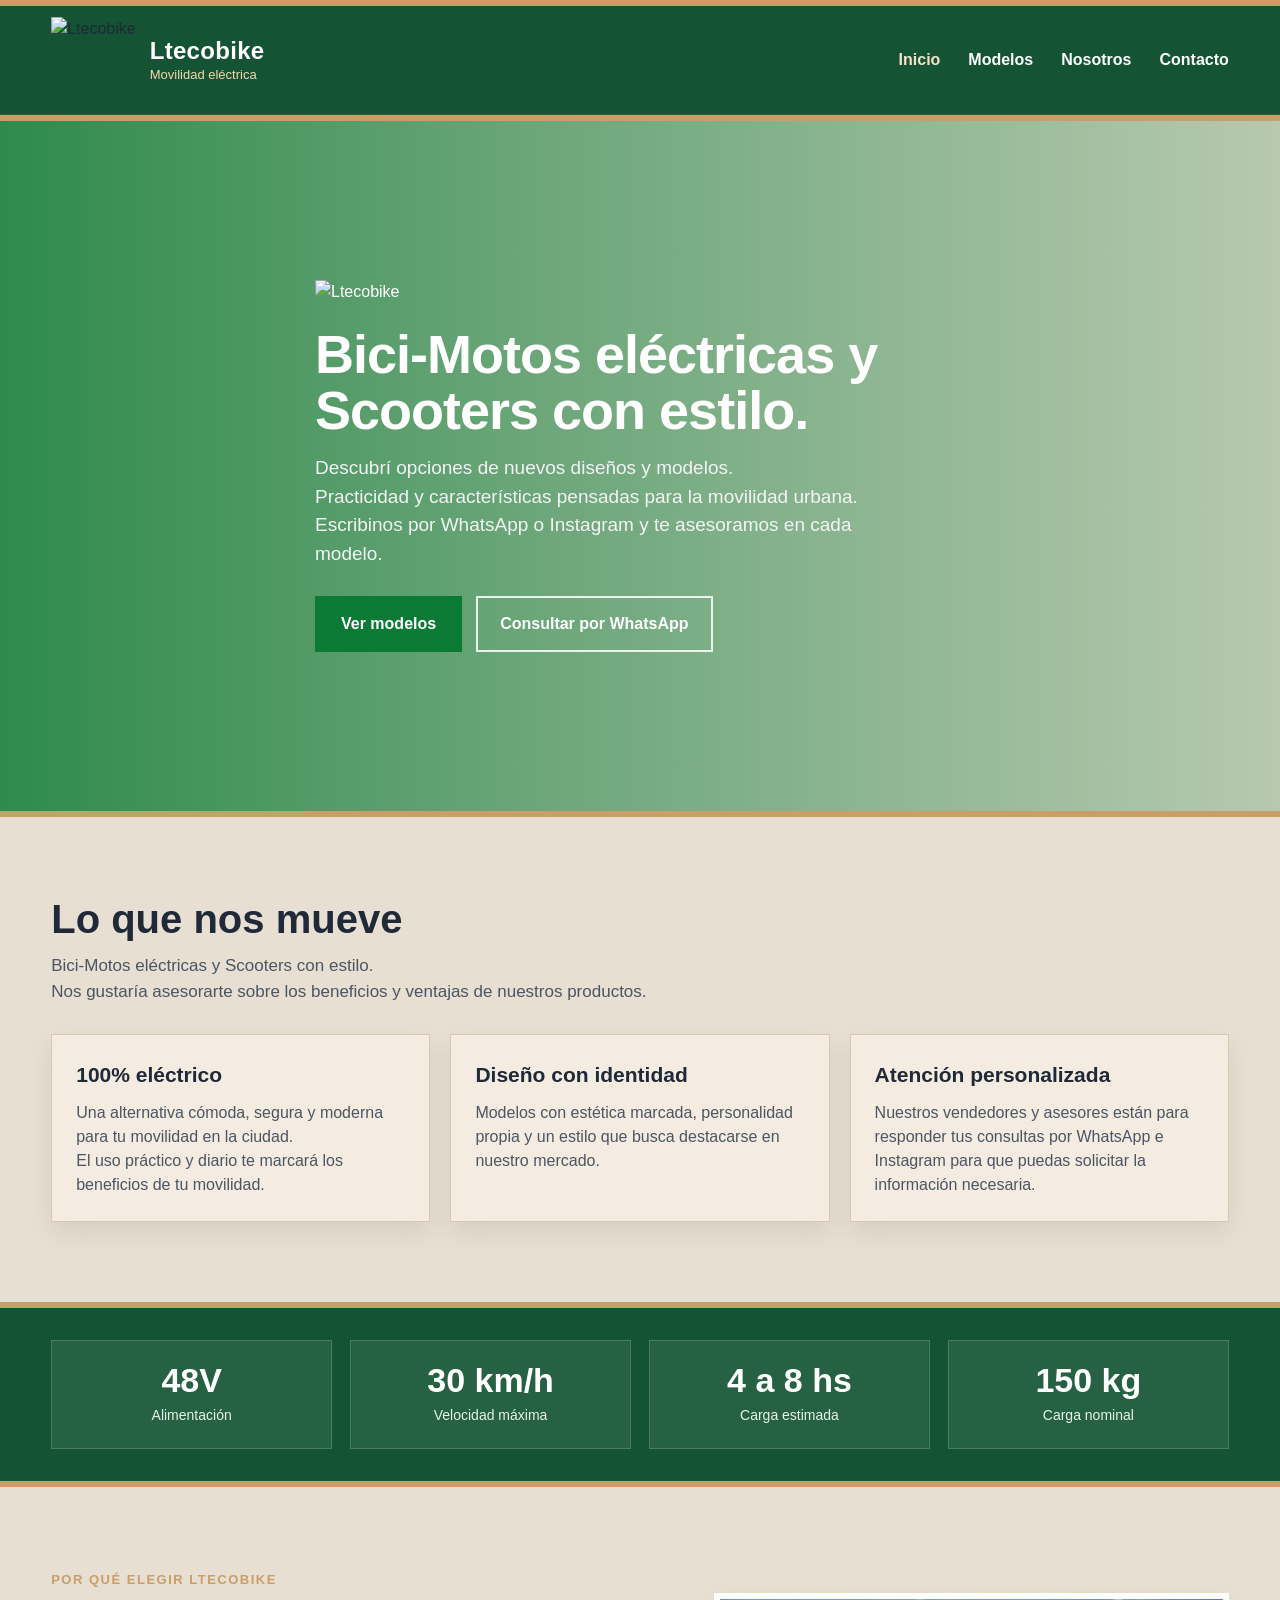
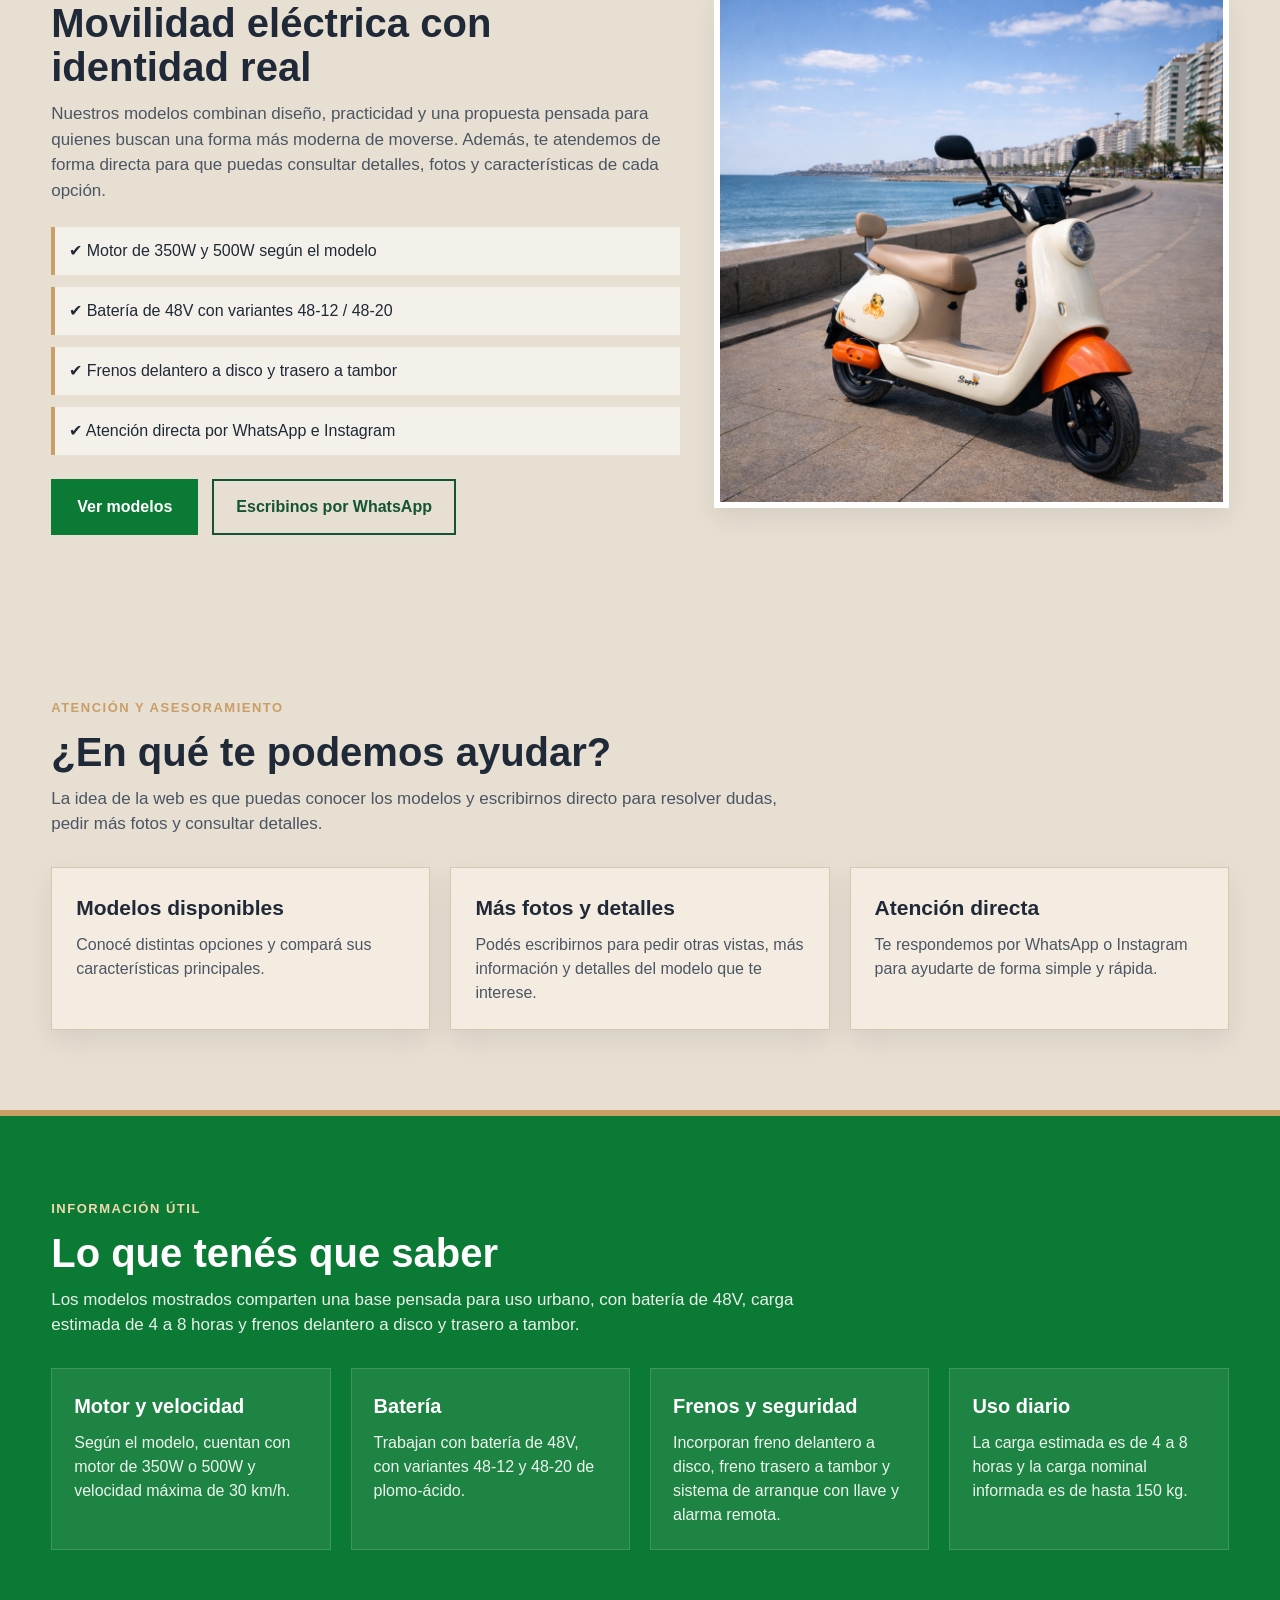
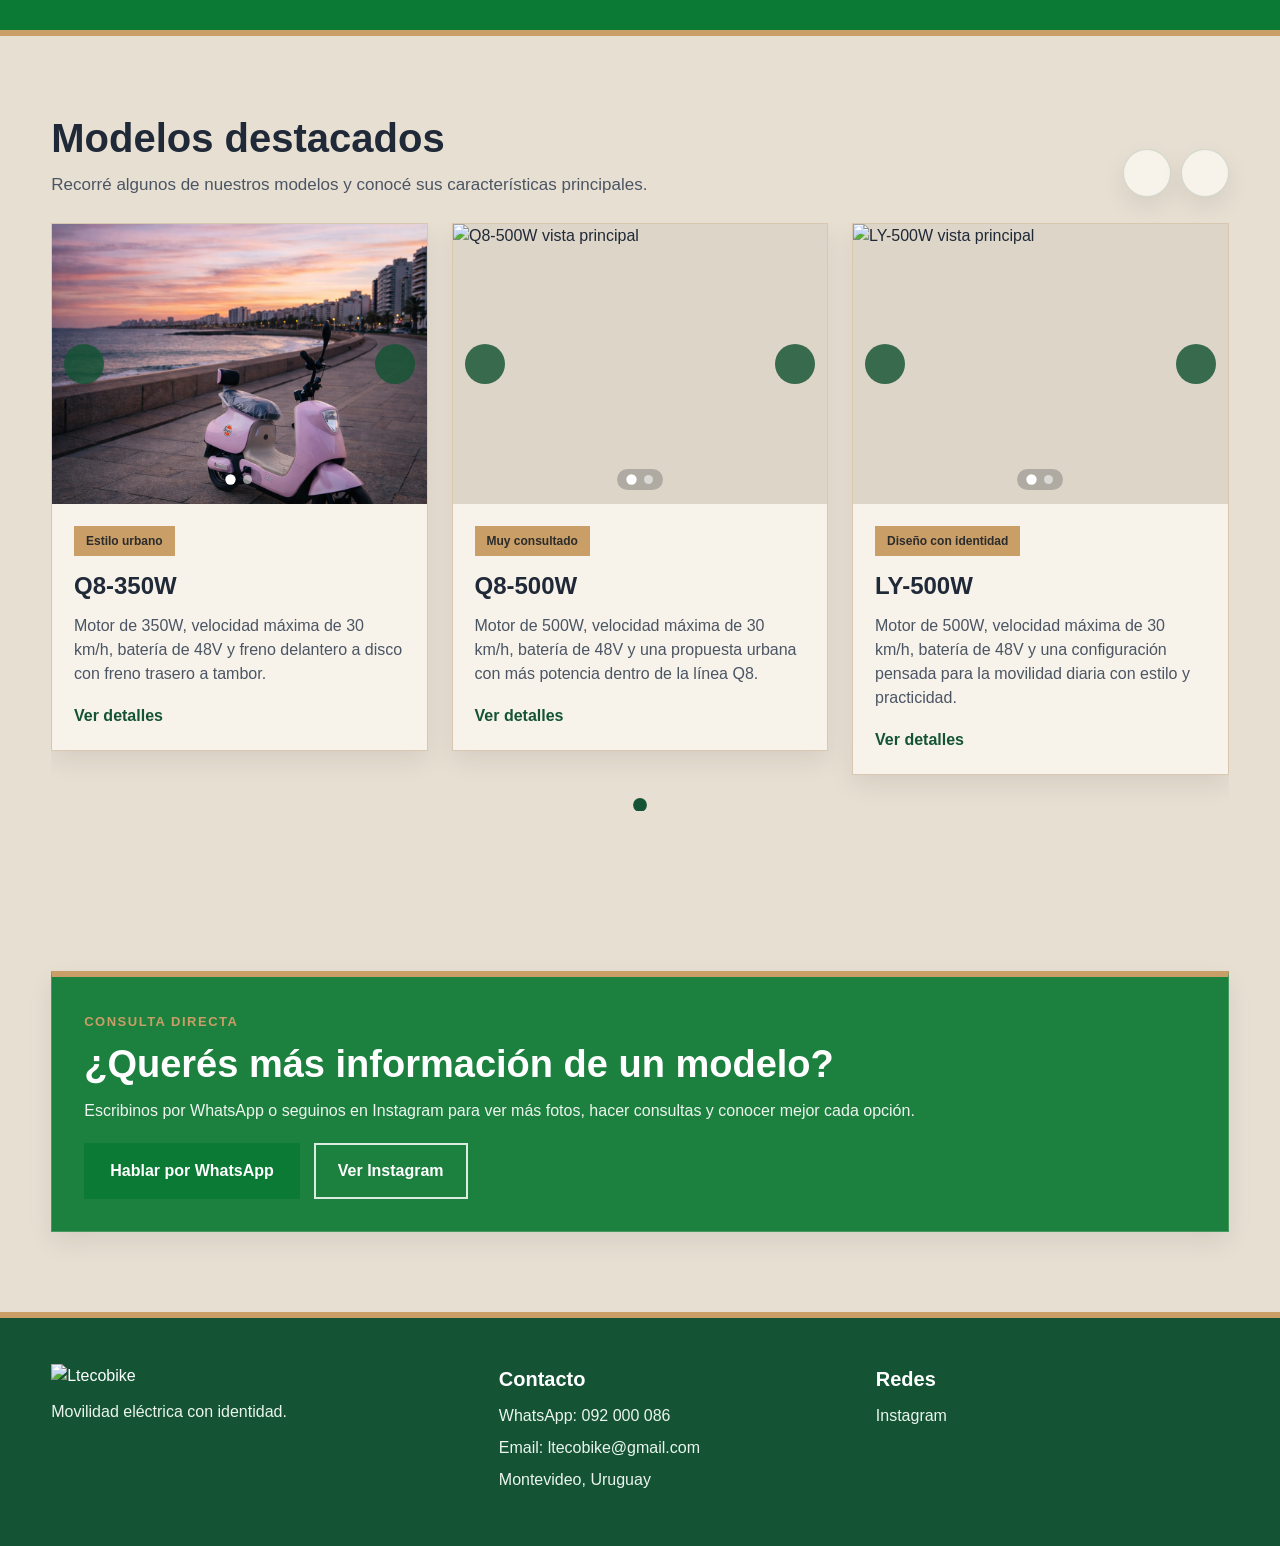
==== commit c754f735: "limpieza de codigo" ====
--- a/index.html
+++ b/index.html
@@ -1,11 +1,12 @@
 <!DOCTYPE html>
 <html lang="es">
 <head>
-  <meta charset="UTF-8" />
-  <meta name="viewport" content="width=device-width, initial-scale=1.0" />
+  <meta charset="UTF-8">
+  <meta name="viewport" content="width=device-width, initial-scale=1.0">
   <title>Ltecobike | Movilidad eléctrica</title>
-  <link rel="icon" href="img/logoIcono.ico" type="image/x-icon" />
-  <link rel="stylesheet" href="css/styles.css" />
+  <link rel="icon" href="img/logoIcono.ico" type="image/x-icon">
+  <link rel="stylesheet" href="css/styles.css">
+  <link rel="canonical" href="https://ltecobike.shop/">
 </head>
 <body>
   <header class="site-header">
@@ -31,7 +32,7 @@
 
   <section class="hero" style="background-image: url('img/hero.png');">
     <div class="container hero-content">
-      <img src="img/logo.png" alt="Ltecobike" class="hero-logo" />
+      <img src="img/logo.png" alt="Ltecobike" class="hero-logo">
       <h1>Bici-Motos eléctricas y Scooters con estilo.</h1>
       <p>Descubrí opciones de nuevos diseños y modelos.
          <br> Practicidad y características pensadas para la movilidad urbana.
@@ -202,8 +203,8 @@
           <article class="card carousel-card">
             <div class="card-gallery" data-gallery data-autoplay="true">
               <div class="card-gallery-track">
-                <img class="card-gallery-slide" src="img/q8-350-rosa.png" alt="Q8-350W vista principal" />
-                <img class="card-gallery-slide" src="img/q8-500-beige-rojo.png" alt="Q8-500W vista lateral" />
+                <img class="card-gallery-slide" src="img/q8-350-rosa.png" alt="Q8-350W vista principal">
+                <img class="card-gallery-slide" src="img/q8-500-beige-rojo.png" alt="Q8-500W vista lateral">
               </div>
               <button class="card-gallery-btn prev" type="button" data-gallery-prev aria-label="Foto anterior de la Q8-350W"></button>
               <button class="card-gallery-btn next" type="button" data-gallery-next aria-label="Foto siguiente de la Q8-350W"></button>
@@ -220,8 +221,8 @@
           <article class="card carousel-card">
             <div class="card-gallery" data-gallery data-autoplay="true">
               <div class="card-gallery-track">
-                <img class="card-gallery-slide" src="img/q8-350-roja.jpeg" alt="Q8-500W vista principal" />
-                <img class="card-gallery-slide" src="img/q8-500-beige-rojo.png" alt="Q8-500W segunda vista" />
+                <img class="card-gallery-slide" src="img/q8-350-roja.jpeg" alt="Q8-500W vista principal">
+                <img class="card-gallery-slide" src="img/q8-500-beige-rojo.png" alt="Q8-500W segunda vista">
               </div>
               <button class="card-gallery-btn prev" type="button" data-gallery-prev aria-label="Foto anterior de la Q8-500W"></button>
               <button class="card-gallery-btn next" type="button" data-gallery-next aria-label="Foto siguiente de la Q8-500W"></button>
@@ -238,8 +239,8 @@
           <article class="card carousel-card">
             <div class="card-gallery" data-gallery data-autoplay="true">
               <div class="card-gallery-track">
-                <img class="card-gallery-slide" src="img/sl-500-beige.jpeg" alt="LY-500W vista principal" />
-                <img class="card-gallery-slide" src="img/logoFondo.jpeg" alt="LY-500W en exposición" />
+                <img class="card-gallery-slide" src="img/sl-500-beige.jpeg" alt="LY-500W vista principal">
+                <img class="card-gallery-slide" src="img/logoFondo.jpeg" alt="LY-500W en exposición">
               </div>
               <button class="card-gallery-btn prev" type="button" data-gallery-prev aria-label="Foto anterior de la LY-500W"></button>
               <button class="card-gallery-btn next" type="button" data-gallery-next aria-label="Foto siguiente de la LY-500W"></button>
@@ -278,7 +279,7 @@
   <footer class="site-footer">
     <div class="container footer-wrap">
       <div>
-        <img src="img/logo.png" alt="Ltecobike" class="footer-logo" />
+        <img src="img/logo.png" alt="Ltecobike" class="footer-logo">
         <p>Movilidad eléctrica con identidad.</p>
       </div>
 
--- a/css/styles.css
+++ b/css/styles.css
@@ -0,0 +1,1106 @@
+* {
+  box-sizing: border-box;
+  margin: 0;
+  padding: 0;
+}
+
+:root {
+  --green: #0b7a34;
+  --green-dark: #145334;
+  --beige: #e7dfd2;
+  --sand: #c99e67;
+  --sand-soft: #f1e4cf;
+  --text: #1f2937;
+  --muted: #4b5563;
+  --white: #ffffff;
+  --line: rgba(0, 0, 0, 0.08);
+  --shadow: 0 10px 24px rgba(0, 0, 0, 0.08);
+}
+
+html {
+  scroll-behavior: smooth;
+}
+
+body {
+  font-family: Arial, sans-serif;
+  background: var(--beige);
+  color: var(--text);
+  line-height: 1.5;
+}
+
+img {
+  max-width: 100%;
+  display: block;
+}
+
+a {
+  color: inherit;
+  text-decoration: none;
+}
+
+.container {
+  width: min(1180px, 92%);
+  margin: 0 auto;
+}
+
+/* HEADER */
+.site-header {
+  background: var(--green-dark);
+  border-top: 6px solid var(--sand);
+  border-bottom: 1px solid rgba(255, 255, 255, 0.08);
+  position: relative;
+  z-index: 1000;
+}
+
+.nav-wrap {
+  min-height: 108px;
+  display: flex;
+  align-items: center;
+  justify-content: space-between;
+  gap: 20px;
+  position: relative;
+}
+
+.brand {
+  display: flex;
+  align-items: center;
+  gap: 14px;
+}
+
+.brand-logo {
+  height: 86px;
+  width: auto;
+}
+
+.brand-text {
+  display: flex;
+  flex-direction: column;
+  line-height: 1.1;
+}
+
+.brand-name {
+  font-size: 24px;
+  font-weight: 800;
+  color: white;
+  letter-spacing: 0.3px;
+}
+
+.brand-slogan {
+  font-size: 13px;
+  color: #f3d9ae;
+  margin-top: 4px;
+}
+
+.main-nav {
+  display: flex;
+  align-items: center;
+  gap: 28px;
+}
+
+.main-nav a {
+  color: var(--white);
+  font-weight: 700;
+  transition: color 0.2s ease;
+}
+
+.main-nav a:hover {
+  color: #f4e4c7;
+}
+
+.menu-toggle {
+  display: none;
+  border: none;
+  background: transparent;
+  color: white;
+  font-size: 28px;
+  cursor: pointer;
+  position: relative;
+  z-index: 1002;
+  -webkit-tap-highlight-color: transparent;
+}
+
+/* HERO */
+.hero {
+  min-height: 78vh;
+  display: flex;
+  align-items: center;
+  background-size: cover;
+  background-position: center;
+  position: relative;
+  color: white;
+  border-top: 6px solid var(--sand);
+  border-bottom: 6px solid var(--sand);
+}
+
+.hero::before {
+  content: "";
+  position: absolute;
+  inset: 0;
+  background: linear-gradient(
+    90deg,
+    rgba(11, 122, 52, 0.84) 0%,
+    rgba(11, 122, 52, 0.56) 42%,
+    rgba(11, 122, 52, 0.22) 100%
+  );
+}
+
+.hero .container {
+  position: relative;
+  z-index: 1;
+}
+
+.hero-content {
+  max-width: 650px;
+  padding: 70px 0;
+}
+
+.hero-logo {
+  width: 240px;
+  margin-bottom: 22px;
+}
+
+.hero h1 {
+  font-size: 54px;
+  line-height: 1.04;
+  margin-bottom: 16px;
+  letter-spacing: -1px;
+}
+
+.hero p {
+  font-size: 19px;
+  color: #f3f4f6;
+  margin-bottom: 28px;
+  max-width: 560px;
+}
+
+.hero-actions {
+  display: flex;
+  gap: 14px;
+  flex-wrap: wrap;
+}
+
+/* BUTTONS */
+.btn,
+.btn-outline,
+.btn-outline-dark,
+.link-btn {
+  display: inline-flex;
+  align-items: center;
+  justify-content: center;
+  font-weight: 700;
+  transition: 0.2s ease;
+}
+
+.btn {
+  background: var(--green);
+  color: white;
+  padding: 14px 24px;
+  border: 2px solid var(--green);
+}
+
+.btn:hover {
+  background: var(--green-dark);
+  border-color: var(--green-dark);
+}
+
+.btn-outline {
+  background: transparent;
+  color: white;
+  border: 2px solid rgba(255, 255, 255, 0.85);
+  padding: 12px 22px;
+}
+
+.btn-outline:hover {
+  background: rgba(255, 255, 255, 0.08);
+}
+
+.btn-outline-dark {
+  background: transparent;
+  color: var(--green-dark);
+  border: 2px solid var(--green-dark);
+  padding: 12px 22px;
+}
+
+.btn-outline-dark:hover {
+  background: rgba(11, 122, 52, 0.08);
+}
+
+.link-btn {
+  color: var(--green-dark);
+  margin-top: 8px;
+}
+
+.link-btn:hover {
+  color: var(--green);
+}
+
+/* SECTIONS */
+.section {
+  padding: 80px 0;
+  background: var(--beige);
+}
+
+.section-dark {
+  background: var(--green);
+  color: white;
+  border-top: 6px solid var(--sand);
+  border-bottom: 6px solid var(--sand);
+}
+
+.section-split {
+  background: var(--beige);
+}
+
+.section h2 {
+  font-size: 40px;
+  margin-bottom: 12px;
+  line-height: 1.1;
+}
+
+.section-intro {
+  max-width: 760px;
+  color: var(--muted);
+  margin-bottom: 30px;
+  font-size: 17px;
+}
+
+.section-dark .section-intro {
+  color: #e8f2eb;
+}
+
+.section-kicker {
+  display: inline-block;
+  margin-bottom: 12px;
+  font-size: 13px;
+  font-weight: 800;
+  text-transform: uppercase;
+  letter-spacing: 1.5px;
+  color: var(--sand);
+}
+
+.section-kicker.light {
+  color: #f3d9ae;
+}
+
+/* BENEFITS */
+.benefits-strip {
+  padding: 32px 0;
+  background: var(--green-dark);
+  border-top: 6px solid var(--sand);
+  border-bottom: 6px solid var(--sand);
+}
+
+.benefits-grid {
+  display: grid;
+  grid-template-columns: repeat(4, 1fr);
+  gap: 18px;
+}
+
+.benefit-item {
+  background: rgba(255, 255, 255, 0.08);
+  border: 1px solid rgba(255, 255, 255, 0.16);
+  padding: 22px 18px;
+  text-align: center;
+}
+
+.benefit-number {
+  display: block;
+  font-size: 34px;
+  font-weight: 800;
+  color: white;
+  line-height: 1;
+  margin-bottom: 8px;
+}
+
+.benefit-label {
+  display: block;
+  color: #e7f2ea;
+  font-size: 14px;
+}
+
+/* FEATURES */
+.feature-grid {
+  display: grid;
+  grid-template-columns: repeat(auto-fit, minmax(240px, 1fr));
+  gap: 20px;
+}
+
+.feature-box {
+  background: #f4ece0;
+  border: 1px solid #d7c8af;
+  padding: 24px;
+  box-shadow: var(--shadow);
+}
+
+.feature-box h3 {
+  font-size: 21px;
+  margin-bottom: 10px;
+  color: var(--text);
+}
+
+.feature-box p {
+  color: var(--muted);
+}
+
+/* SPLIT */
+.split-layout {
+  display: grid;
+  grid-template-columns: 1.1fr 0.9fr;
+  gap: 34px;
+  align-items: center;
+}
+
+.split-text p {
+  color: var(--muted);
+  font-size: 17px;
+  max-width: 620px;
+}
+
+.check-list {
+  display: grid;
+  gap: 12px;
+  margin-top: 24px;
+}
+
+.check-item {
+  background: rgba(255, 255, 255, 0.55);
+  border-left: 4px solid var(--sand);
+  padding: 12px 14px;
+  color: var(--text);
+}
+
+.split-media {
+  display: flex;
+  justify-content: center;
+}
+
+.split-image {
+  width: 100%;
+  max-width: 520px;
+  box-shadow: var(--shadow);
+  border: 6px solid white;
+}
+
+/* CARDS */
+.cards-grid {
+  display: grid;
+  grid-template-columns: repeat(auto-fit, minmax(280px, 1fr));
+  gap: 24px;
+}
+
+.card {
+  background: #f7f3eb;
+  border: 1px solid #d7c8af;
+  box-shadow: var(--shadow);
+  overflow: hidden;
+  cursor: pointer;
+  transition: transform 0.28s ease, box-shadow 0.28s ease, border-color 0.28s ease, background 0.28s ease;
+}
+
+.card:hover {
+  transform: translateY(-8px) scale(1.01);
+  box-shadow: 0 22px 40px rgba(0, 0, 0, 0.16);
+  border-color: var(--sand);
+  background: #fcf8f1;
+}
+
+.card-body h3,
+.tag,
+.link-btn {
+  transition: color 0.28s ease, background 0.28s ease, transform 0.28s ease;
+}
+
+.card:hover .card-body h3 {
+  color: var(--green-dark);
+}
+
+.card:hover .tag {
+  background: var(--green-dark);
+  color: var(--white);
+}
+
+.card:hover .link-btn {
+  color: var(--green-dark);
+  transform: translateX(4px);
+}
+
+.card img {
+  width: 100%;
+  height: 280px;
+  object-fit: cover;
+}
+
+.large-card img {
+  height: 360px;
+}
+
+.card-body {
+  padding: 22px;
+  
+}
+
+.card-body h3 {
+  font-size: 24px;
+  margin-bottom: 10px;
+}
+
+.card-body p {
+  color: var(--muted);
+  margin-bottom: 10px;
+}
+
+.tag {
+  display: inline-block;
+  background: var(--sand);
+  color: #2c2c2c;
+  padding: 6px 12px;
+  font-size: 12px;
+  font-weight: 700;
+  margin-bottom: 12px;
+}
+
+.spec-list {
+  margin: 14px 0 8px 18px;
+}
+
+.spec-list li {
+  margin-bottom: 8px;
+  color: var(--muted);
+}
+
+/* INFO CARDS */
+.info-cards-grid {
+  display: grid;
+  grid-template-columns: repeat(4, 1fr);
+  gap: 20px;
+  margin-top: 28px;
+}
+
+.info-card {
+  background: rgba(255, 255, 255, 0.08);
+  padding: 22px;
+  border: 1px solid rgba(255, 255, 255, 0.14);
+}
+
+.info-card h3 {
+  margin-bottom: 10px;
+  font-size: 20px;
+}
+
+.info-card p {
+  color: #edf5ef;
+}
+
+/* PAGE HERO */
+.page-hero {
+  background: var(--green);
+  color: white;
+  padding: 84px 0;
+  border-top: 6px solid var(--sand);
+  border-bottom: 6px solid var(--sand);
+}
+
+.page-hero h1 {
+  font-size: 48px;
+  margin-bottom: 10px;
+}
+
+.page-hero p {
+  color: #eef7f1;
+}
+
+/* 2 COL */
+.two-col {
+  display: grid;
+  grid-template-columns: 1fr 1fr;
+  gap: 34px;
+  align-items: center;
+}
+
+.rounded-img {
+  width: 100%;
+  box-shadow: var(--shadow);
+  border: 6px solid var(--white);
+}
+
+/* CONTACT / CTA */
+.contact-box,
+.cta-box {
+  background: rgba(11, 122, 52, 0.92);
+  color: white;
+  padding: 32px;
+  border: 1px solid rgba(255, 255, 255, 0.18);
+  box-shadow: var(--shadow);
+}
+
+.contact-box h2,
+.cta-box h2 {
+  margin-bottom: 14px;
+  font-size: 38px;
+}
+
+.contact-box p,
+.cta-box p {
+  color: #eef5f0;
+}
+
+.contact-box strong {
+  color: white;
+}
+
+.cta-strong {
+  border-top: 6px solid var(--sand);
+}
+
+/* FOOTER */
+.site-footer {
+  background: var(--green-dark);
+  color: white;
+  padding: 46px 0;
+  border-top: 6px solid var(--sand);
+}
+
+.footer-wrap {
+  display: grid;
+  grid-template-columns: 1.2fr 1fr 1fr;
+  gap: 24px;
+}
+
+.footer-logo {
+  width: 160px;
+  margin-bottom: 12px;
+}
+
+.site-footer h4 {
+  margin-bottom: 10px;
+  font-size: 20px;
+}
+
+.site-footer p,
+.site-footer a {
+  color: #eaf5ee;
+  margin-bottom: 8px;
+}
+
+.site-footer a:hover {
+  text-decoration: underline;
+}
+
+/* MOBILE */
+@media (max-width: 900px) {
+  .menu-toggle {
+    display: block;
+  }
+
+  .main-nav {
+    position: absolute;
+    top: calc(100% + 1px);
+    left: 0;
+    right: 0;
+    background: var(--green-dark);
+    padding: 18px 5%;
+    display: none;
+    flex-direction: column;
+    align-items: flex-start;
+    border-top: 1px solid rgba(255, 255, 255, 0.08);
+    box-shadow: 0 14px 24px rgba(0, 0, 0, 0.18);
+    z-index: 1001;
+  }
+
+  .main-nav.active {
+    display: flex;
+  }
+
+  .main-nav a {
+    width: 100%;
+    padding: 10px 0;
+  }
+
+  .hero {
+    min-height: 72vh;
+  }
+
+  .hero h1 {
+    font-size: 40px;
+  }
+
+  .page-hero h1 {
+    font-size: 36px;
+  }
+
+  .two-col,
+  .footer-wrap,
+  .benefits-grid,
+  .info-cards-grid,
+  .split-layout {
+    grid-template-columns: 1fr;
+  }
+
+  .brand-logo {
+    height: 70px;
+  }
+
+  .brand-name {
+    font-size: 20px;
+  }
+
+  .brand-slogan {
+    font-size: 12px;
+  }
+
+  .section {
+    padding: 64px 0;
+  }
+}
+
+/* REVEAL */
+.reveal {
+  opacity: 0;
+  transform: translateY(24px);
+  transition: opacity 0.55s ease, transform 0.55s ease;
+}
+
+.reveal.visible {
+  opacity: 1;
+  transform: translateY(0);
+}
+
+
+.gallery-helper {
+  color: var(--muted);
+  margin-top: -16px;
+  margin-bottom: 0;
+  font-size: 15px;
+}
+
+.card-gallery {
+  position: relative;
+  overflow: hidden;
+  background: #ddd5c7;
+}
+
+.card-gallery-track {
+  display: flex;
+  transition: transform 0.45s ease;
+  will-change: transform;
+}
+
+.card-gallery-slide {
+  width: 100%;
+  flex: 0 0 100%;
+  height: 280px;
+  object-fit: cover;
+}
+
+.large-card .card-gallery-slide {
+  height: 360px;
+}
+
+.card-gallery-btn {
+  position: absolute;
+  top: 50%;
+  transform: translateY(-50%);
+  width: 40px;
+  height: 40px;
+  border: none;
+  border-radius: 999px;
+  background: rgba(20, 83, 52, 0.82);
+  color: white;
+  font-size: 26px;
+  line-height: 1;
+  cursor: pointer;
+  display: inline-flex;
+  align-items: center;
+  justify-content: center;
+  z-index: 2;
+  transition: background 0.2s ease, transform 0.2s ease;
+}
+
+.card-gallery-btn:hover {
+  background: var(--green-dark);
+}
+
+.card-gallery-btn.prev {
+  left: 12px;
+}
+
+.card-gallery-btn.next {
+  right: 12px;
+}
+
+.card-gallery-dots {
+  position: absolute;
+  left: 50%;
+  bottom: 14px;
+  transform: translateX(-50%);
+  display: flex;
+  align-items: center;
+  justify-content: center;
+  gap: 8px;
+  padding: 6px 10px;
+  background: rgba(17, 24, 39, 0.22);
+  border-radius: 999px;
+  z-index: 2;
+}
+
+.card-gallery-dot {
+  width: 9px;
+  height: 9px;
+  border: none;
+  border-radius: 999px;
+  background: rgba(255, 255, 255, 0.54);
+  cursor: pointer;
+  transition: transform 0.2s ease, background 0.2s ease;
+}
+
+.card-gallery-dot.active {
+  background: white;
+  transform: scale(1.15);
+}
+
+.card-gallery.single-slide .card-gallery-btn,
+.card-gallery.single-slide .card-gallery-dots {
+  display: none;
+}
+
+/* CAROUSEL */
+.carousel-section-header {
+  display: flex;
+  align-items: flex-end;
+  justify-content: space-between;
+  gap: 20px;
+  margin-bottom: 26px;
+}
+
+.carousel-section-header .section-intro {
+  margin-bottom: 0;
+}
+
+.carousel-controls {
+  display: flex;
+  gap: 10px;
+  flex-shrink: 0;
+}
+
+.carousel-btn {
+  width: 48px;
+  height: 48px;
+  border: 1px solid rgba(20, 83, 52, 0.16);
+  background: #f7f3eb;
+  color: var(--green-dark);
+  border-radius: 999px;
+  font-size: 30px;
+  line-height: 1;
+  cursor: pointer;
+  box-shadow: var(--shadow);
+  transition: transform 0.2s ease, background 0.2s ease, color 0.2s ease;
+}
+
+.carousel-btn:hover {
+  transform: translateY(-2px);
+  background: var(--green-dark);
+  color: white;
+}
+
+.carousel {
+  overflow: hidden;
+}
+
+.carousel-track {
+  display: flex;
+  gap: 24px;
+  transition: transform 0.45s ease;
+  will-change: transform;
+}
+
+.carousel-card {
+  flex: 0 0 calc((100% - 48px) / 3);
+  min-width: 0;
+}
+
+.carousel-card.card,
+.carousel-card.large-card {
+  height: 100%;
+}
+
+.carousel-card .card-body {
+  height: 100%;
+}
+
+.carousel-dots {
+  display: flex;
+  justify-content: center;
+  gap: 10px;
+  margin-top: 24px;
+}
+
+.carousel-dot {
+  width: 12px;
+  height: 12px;
+  border: none;
+  border-radius: 999px;
+  background: rgba(20, 83, 52, 0.22);
+  cursor: pointer;
+  transition: transform 0.2s ease, background 0.2s ease;
+}
+
+.carousel-dot.active {
+  background: var(--green-dark);
+  transform: scale(1.15);
+}
+
+.carousel-dot:hover {
+  background: var(--green);
+}
+
+@media (max-width: 1024px) {
+  .carousel-card {
+    flex-basis: calc((100% - 24px) / 2);
+  }
+}
+
+@media (max-width: 900px) {
+  .carousel-section-header {
+    flex-direction: column;
+    align-items: flex-start;
+  }
+
+  .carousel-controls {
+    align-self: flex-end;
+  }
+}
+
+@media (max-width: 640px) {
+  .carousel-track {
+    gap: 18px;
+  }
+
+  .carousel-card {
+    flex-basis: 100%;
+  }
+
+  .carousel-controls {
+    align-self: stretch;
+    justify-content: flex-end;
+  }
+
+  .carousel-btn {
+    width: 44px;
+    height: 44px;
+    font-size: 28px;
+  }
+
+  .card-gallery-slide,
+  .large-card .card-gallery-slide {
+    height: 280px;
+  }
+
+  .card-gallery-btn {
+    width: 36px;
+    height: 36px;
+    font-size: 24px;
+  }
+}
+
+
+.main-nav a.active {
+  color: #f4e4c7;
+}
+
+.spec-note {
+  color: var(--green-dark);
+  font-weight: 700;
+  margin: 10px 0 18px;
+}
+
+.faq-grid .feature-box {
+  background: rgba(255,255,255,0.08);
+  border: 1px solid rgba(255,255,255,0.16);
+}
+
+.faq-grid .feature-box h3,
+.faq-grid .feature-box p {
+  color: white;
+}
+
+
+.lteco-contact-form {
+  margin-top: 22px;
+  display: grid;
+  gap: 16px;
+}
+
+.form-group {
+  display: grid;
+  gap: 7px;
+}
+
+.form-group label {
+  font-weight: 700;
+  color: #111827;
+}
+
+.form-group input,
+.form-group textarea {
+  width: 100%;
+  padding: 13px 14px;
+  border: 1px solid #d6d3cc;
+  border-radius: 12px;
+  background: #f7f7f4;
+  color: #111827;
+  font: inherit;
+  outline: none;
+}
+
+.form-group textarea {
+  resize: vertical;
+  min-height: 140px;
+}
+
+.form-group input:focus,
+.form-group textarea:focus {
+  border-color: #7aa95c;
+  background: #ffffff;
+  box-shadow: 0 0 0 3px rgba(122, 169, 92, 0.15);
+}
+
+.contact-premium-section {
+  padding-top: 56px;
+}
+
+.contact-premium {
+  display: grid;
+  grid-template-columns: minmax(0, 1.25fr) 360px;
+  gap: 28px;
+  align-items: stretch;
+}
+
+.contact-card,
+.contact-side-card {
+  background: rgba(255, 255, 255, 0.72);
+  border: 1px solid rgba(27, 97, 55, 0.16);
+  border-radius: 22px;
+  box-shadow: 0 18px 40px rgba(20, 42, 28, 0.12);
+}
+
+.contact-card {
+  padding: 30px;
+}
+
+.contact-card h2 {
+  margin-bottom: 6px;
+  color: #155f36;
+}
+
+.contact-intro {
+  margin-bottom: 22px;
+  color: #5f665f;
+}
+
+.lteco-contact-form {
+  display: grid;
+  gap: 16px;
+}
+
+.form-grid {
+  display: grid;
+  grid-template-columns: 1fr 1fr;
+  gap: 14px;
+}
+
+.form-group {
+  display: grid;
+  gap: 7px;
+}
+
+.form-group label {
+  font-weight: 800;
+  font-size: 14px;
+  color: #102417;
+}
+
+.form-group input,
+.form-group textarea {
+  width: 100%;
+  padding: 13px 14px;
+  border: 1px solid #d7d0c2;
+  border-radius: 14px;
+  background: #fbfaf7;
+  color: #111827;
+  font: inherit;
+  outline: none;
+}
+
+.form-group textarea {
+  resize: vertical;
+  min-height: 145px;
+}
+
+.form-group input:focus,
+.form-group textarea:focus {
+  border-color: #178342;
+  background: #ffffff;
+  box-shadow: 0 0 0 4px rgba(23, 131, 66, 0.13);
+}
+
+.contact-main-btn {
+  justify-self: start;
+  margin-top: 4px;
+}
+
+.contact-side-card {
+  overflow: hidden;
+}
+
+.contact-side-img {
+  width: 100%;
+  height: 230px;
+  object-fit: cover;
+  display: block;
+}
+
+.contact-side-info {
+  padding: 24px;
+}
+
+.contact-side-info h3 {
+  color: #155f36;
+  margin-bottom: 14px;
+}
+
+.contact-side-info p {
+  margin-bottom: 8px;
+}
+
+.contact-mini-actions {
+  margin-top: 18px;
+}
+
+@media (max-width: 900px) {
+  .contact-premium {
+    grid-template-columns: 1fr;
+  }
+
+  .form-grid {
+    grid-template-columns: 1fr;
+  }
+}
+
+.form-status {
+  margin-top: 10px;
+  font-weight: 700;
+  color: #155f36;
+}
+
+.form-status.success {
+  color: #155f36;
+}
+
+.form-status.error {
+  color: #b42318;
+}
+
+.btn btn-outline{
+  background-color: #0b7a34;
+  color: yellow;
+}
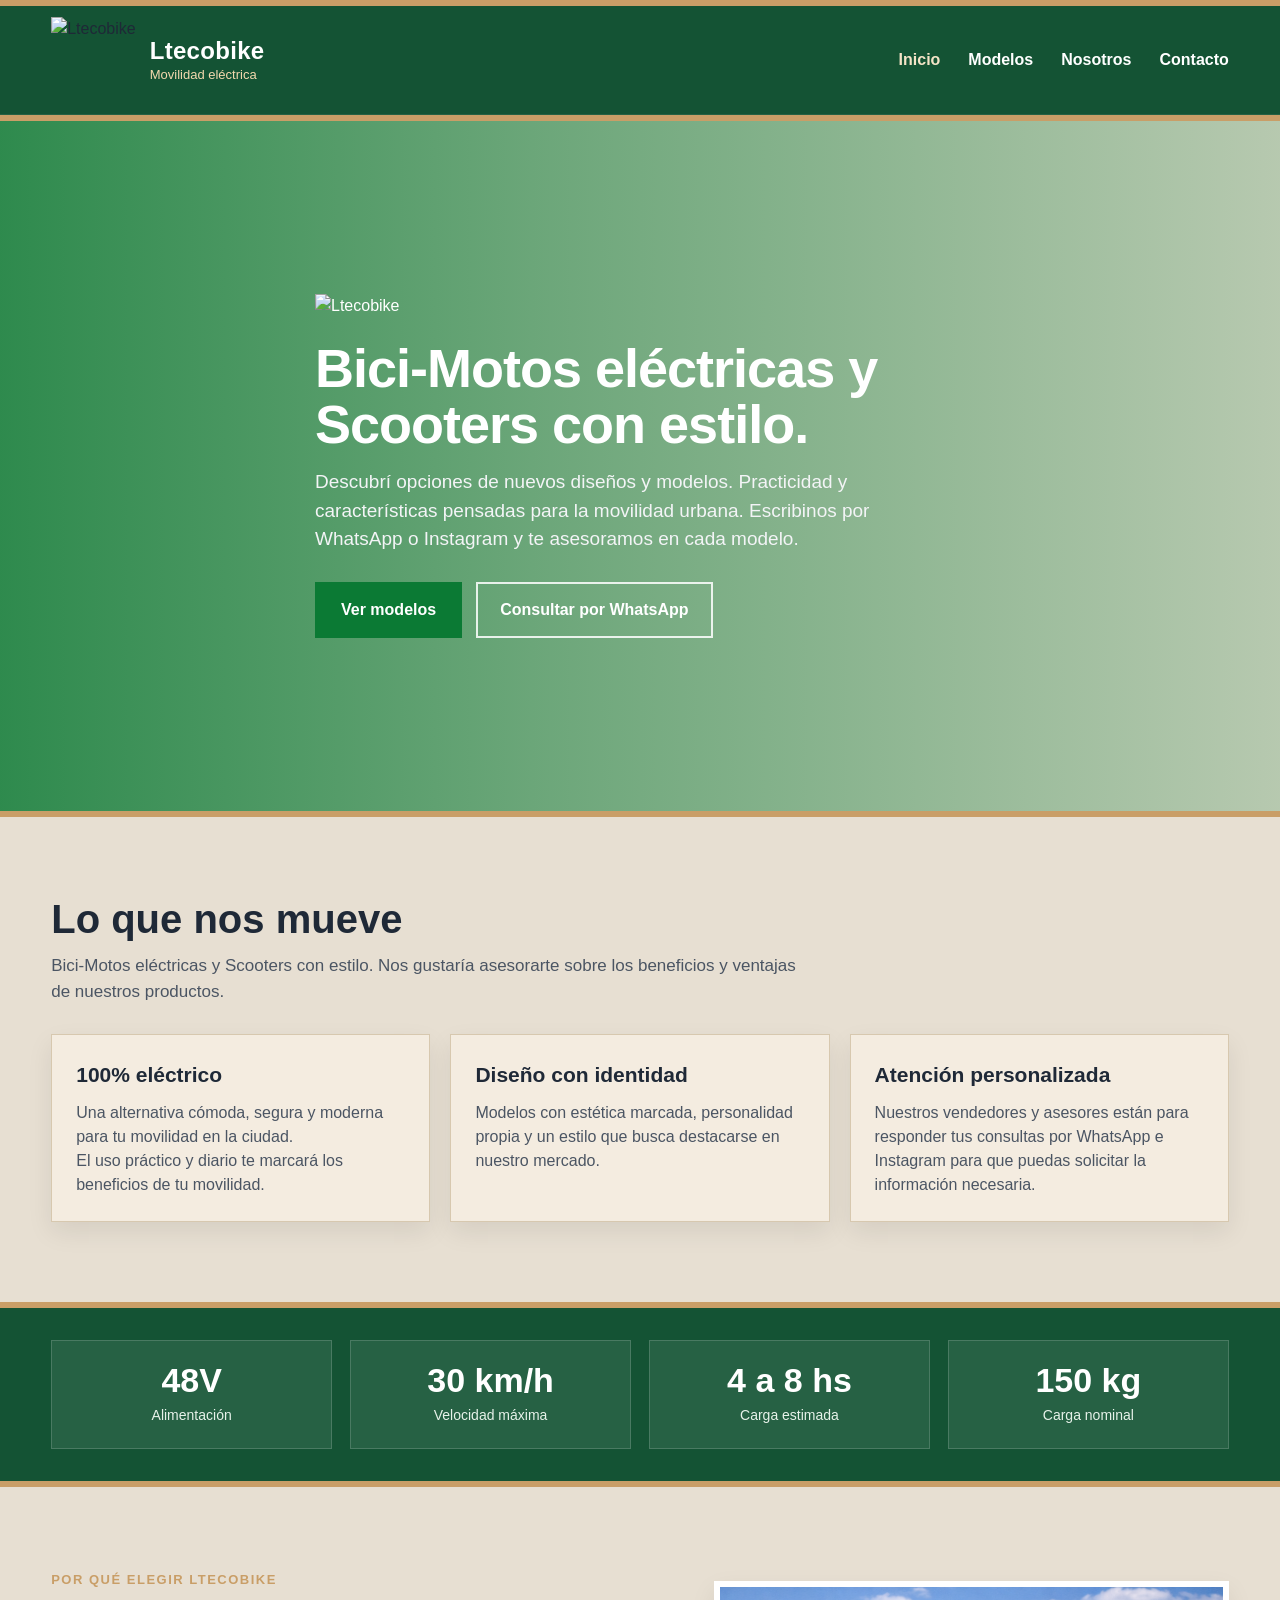
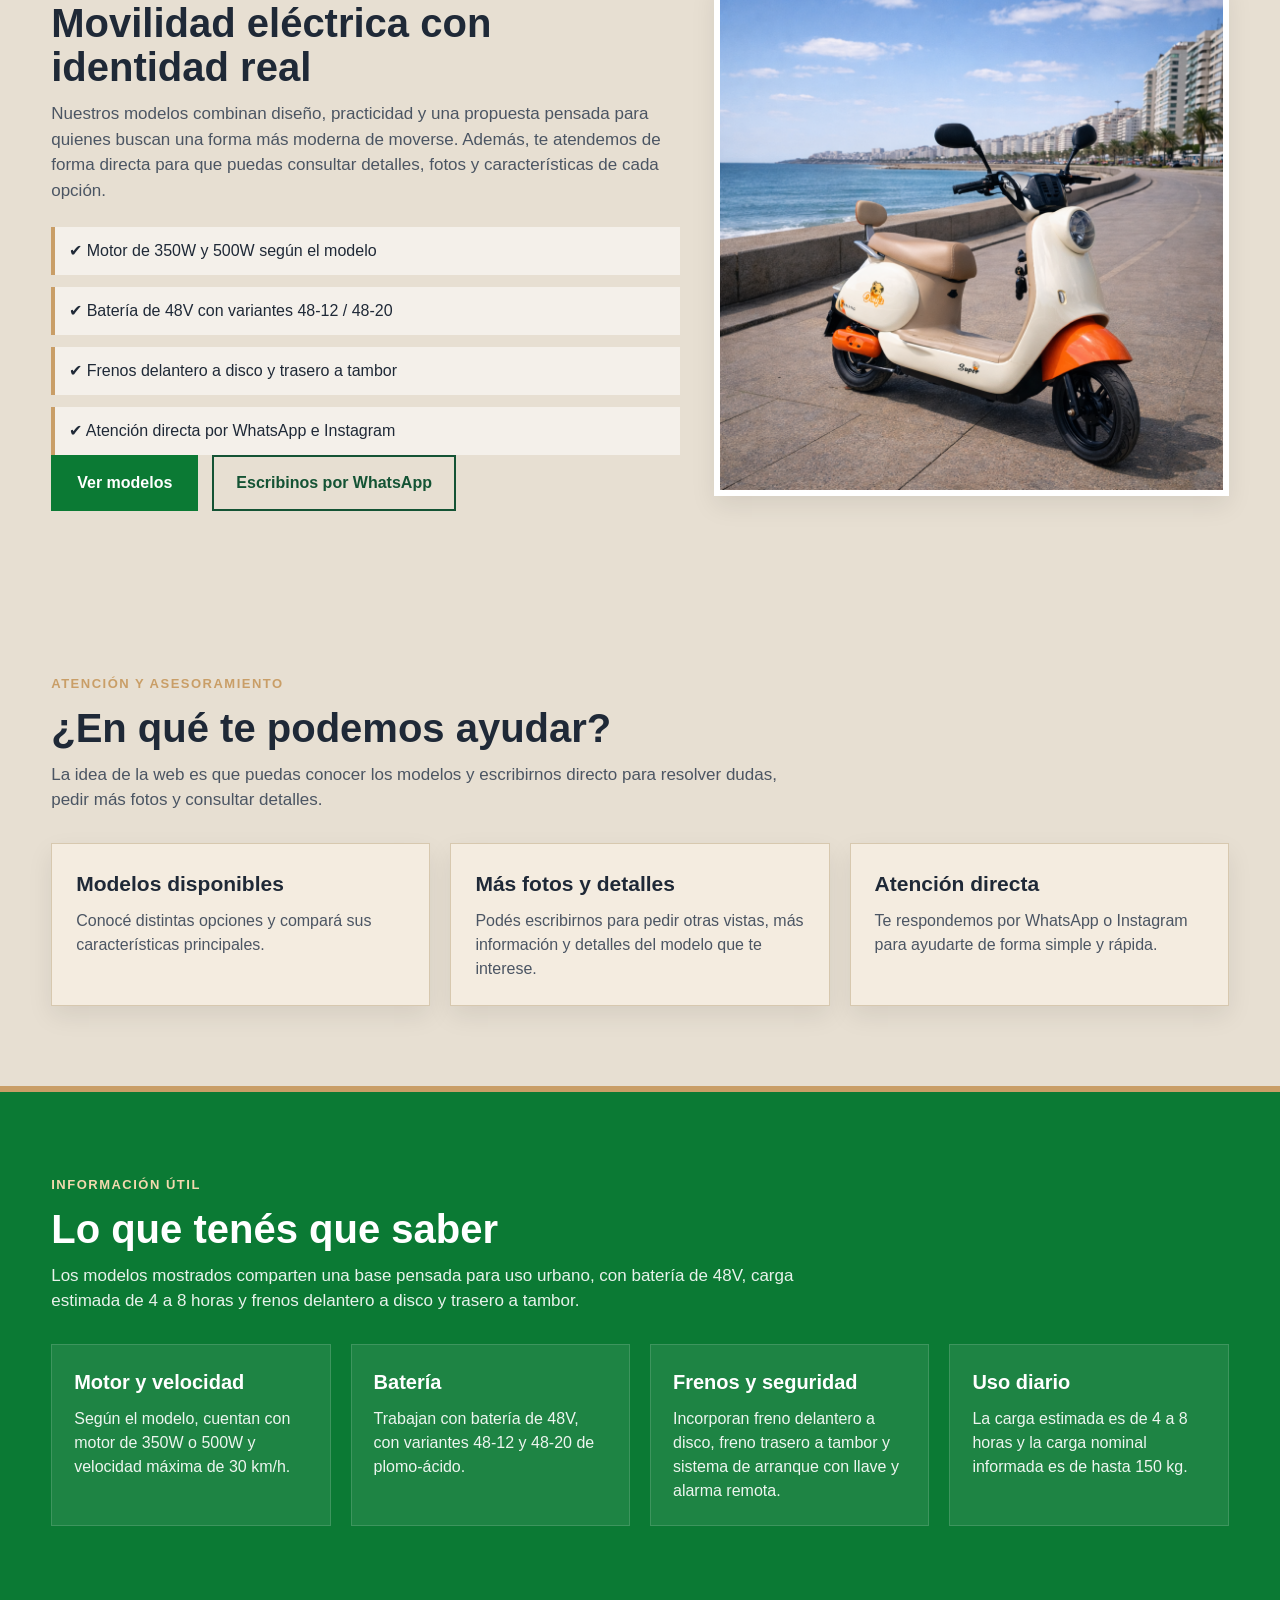
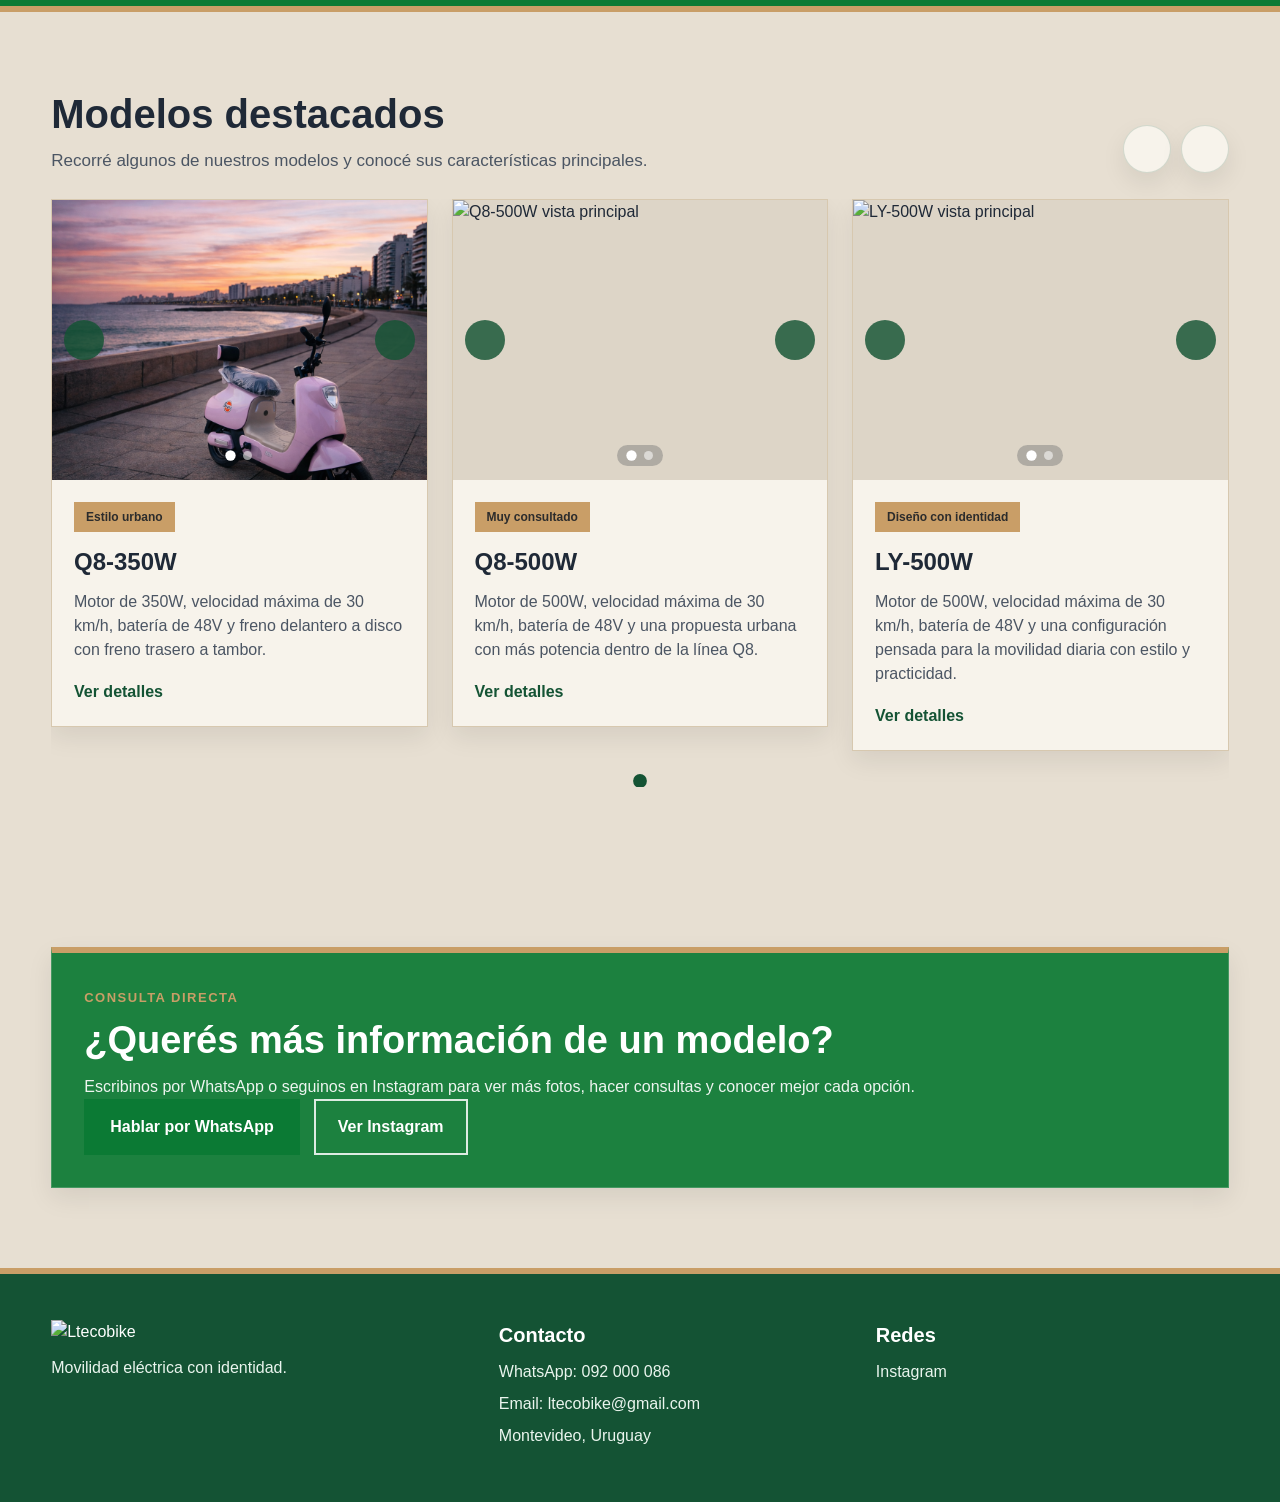
==== commit c195e2af: "codigo mas limpio Co-authored-by: Copilot <copilot@github.com>" ====
--- a/index.html
+++ b/index.html
@@ -30,13 +30,11 @@
     </div>
   </header>
 
-  <section class="hero" style="background-image: url('img/hero.png');">
+  <section class="hero">
     <div class="container hero-content">
       <img src="img/logo.png" alt="Ltecobike" class="hero-logo">
       <h1>Bici-Motos eléctricas y Scooters con estilo.</h1>
-      <p>Descubrí opciones de nuevos diseños y modelos.
-         <br> Practicidad y características pensadas para la movilidad urbana.
-          <br> Escribinos por WhatsApp o Instagram y te asesoramos en cada modelo.</p>
+      <p>Descubrí opciones de nuevos diseños y modelos. Practicidad y características pensadas para la movilidad urbana. Escribinos por WhatsApp o Instagram y te asesoramos en cada modelo.</p>
 
       <div class="hero-actions">
         <a href="modelos.html" class="btn">Ver modelos</a>
@@ -49,8 +47,7 @@
     <div class="container">
       <h2>Lo que nos mueve</h2>
       <p class="section-intro">
-        Bici-Motos eléctricas y Scooters con estilo.
-        <br> Nos gustaría asesorarte sobre los beneficios y ventajas de nuestros productos.
+        Bici-Motos eléctricas y Scooters con estilo. Nos gustaría asesorarte sobre los beneficios y ventajas de nuestros productos.
       </p>
 
       <div class="feature-grid">
@@ -115,7 +112,7 @@
           <div class="check-item">✔ Atención directa por WhatsApp e Instagram</div>
         </div>
 
-        <div class="hero-actions" style="margin-top: 24px;">
+        <div class="hero-actions">
           <a href="modelos.html" class="btn">Ver modelos</a>
           <a href="https://wa.me/59892000086" target="_blank" class="btn btn-outline-dark">Escribinos por WhatsApp</a>
         </div>
@@ -268,7 +265,7 @@
         <p>
           Escribinos por WhatsApp o seguinos en Instagram para ver más fotos, hacer consultas y conocer mejor cada opción.
         </p>
-        <div class="hero-actions" style="margin-top: 20px;">
+        <div class="hero-actions">
           <a href="https://wa.me/59892000086" target="_blank" class="btn">Hablar por WhatsApp</a>
           <a href="https://instagram.com/ltecobike" target="_blank" class="btn btn-outline">Ver Instagram</a>
         </div>
--- a/css/styles.css
+++ b/css/styles.css
@@ -124,6 +124,7 @@
   min-height: 78vh;
   display: flex;
   align-items: center;
+  background-image: url('../img/hero.png');
   background-size: cover;
   background-position: center;
   position: relative;
@@ -436,7 +437,6 @@
 
 .card-body {
   padding: 22px;
-  
 }
 
 .card-body h3 {
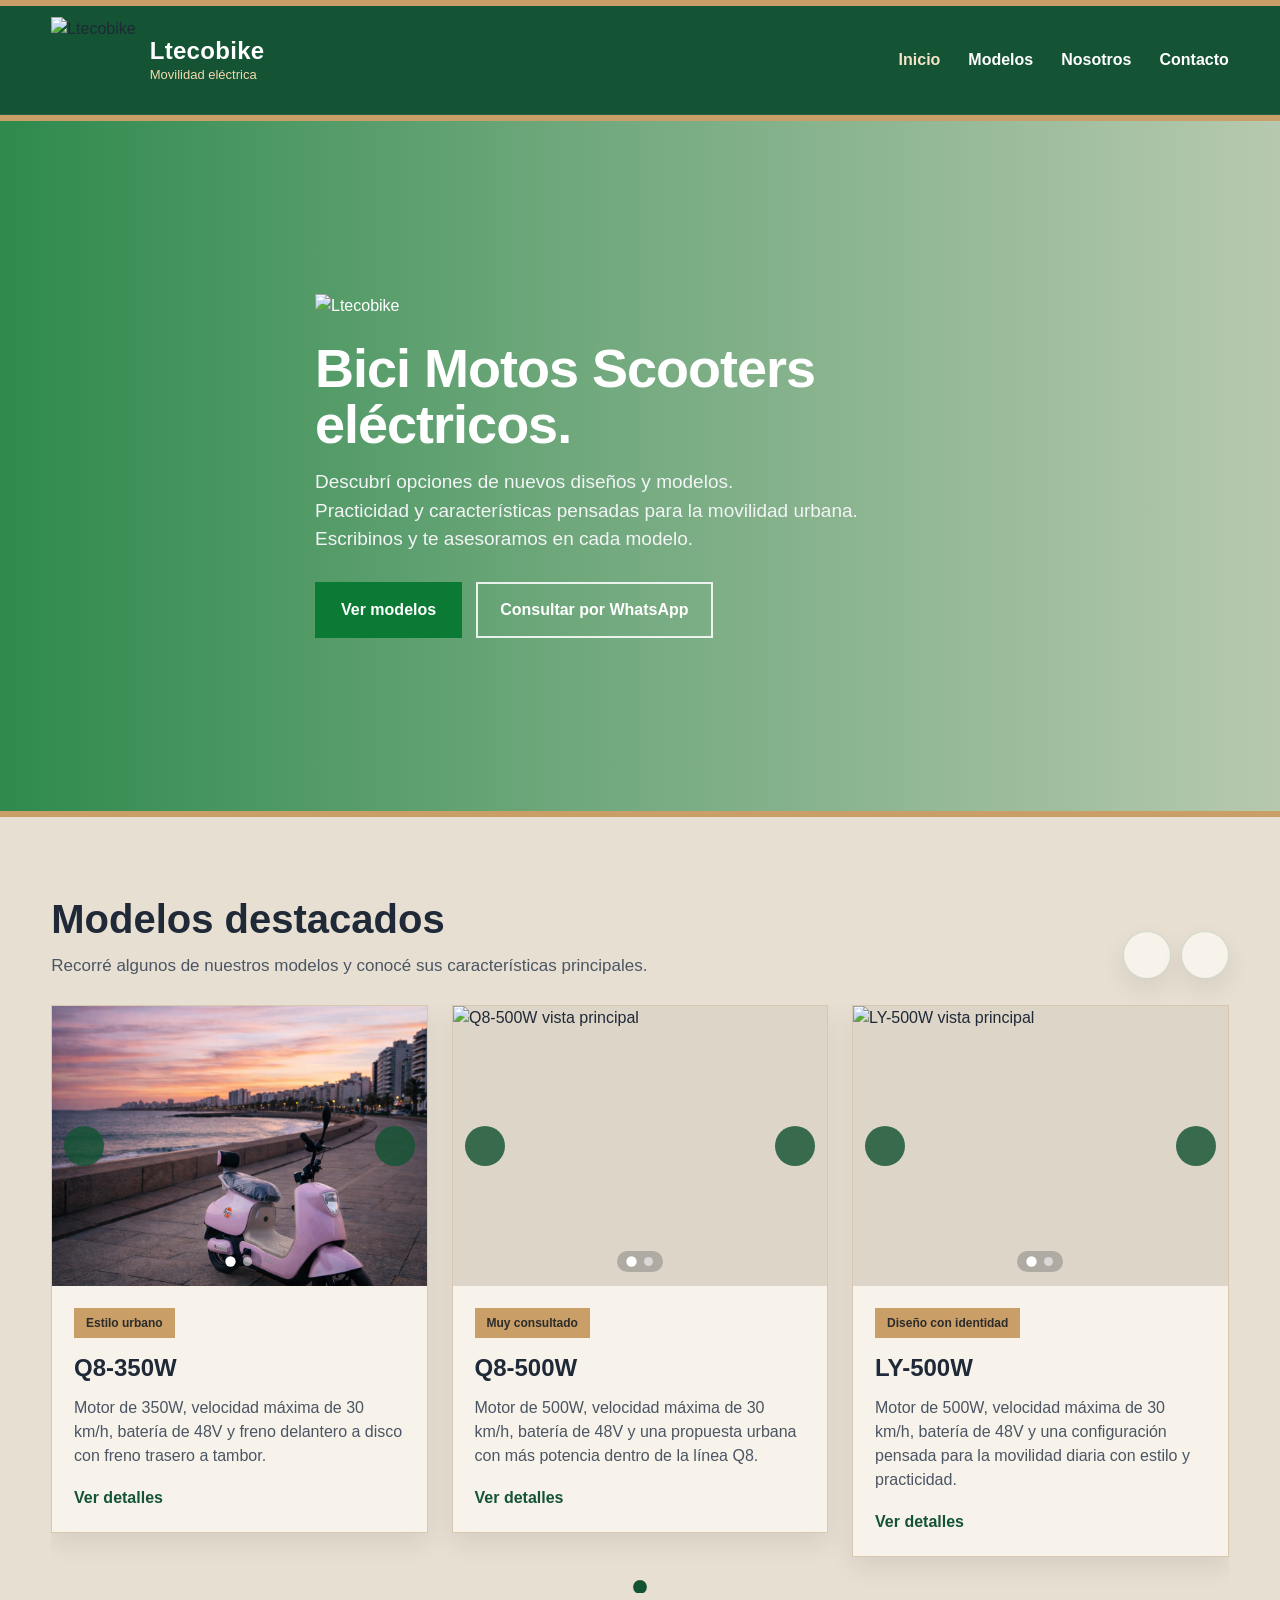
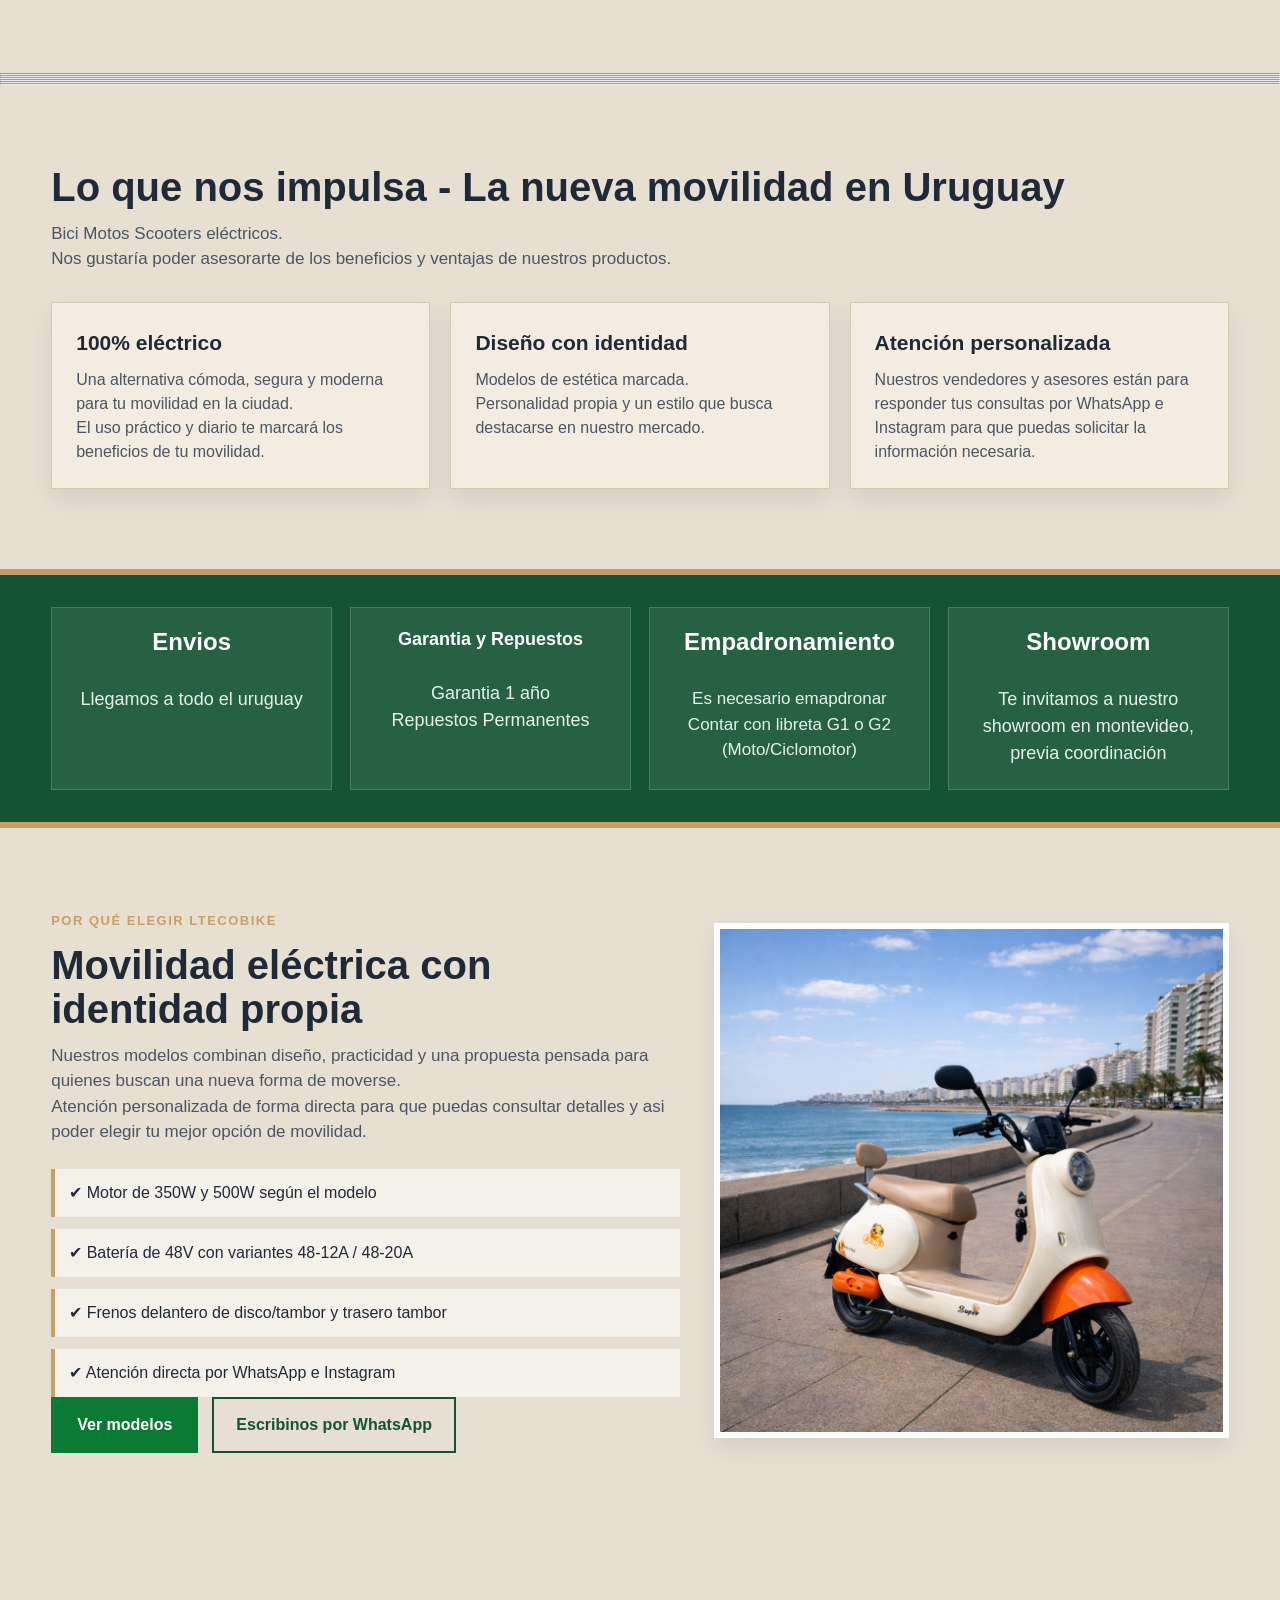
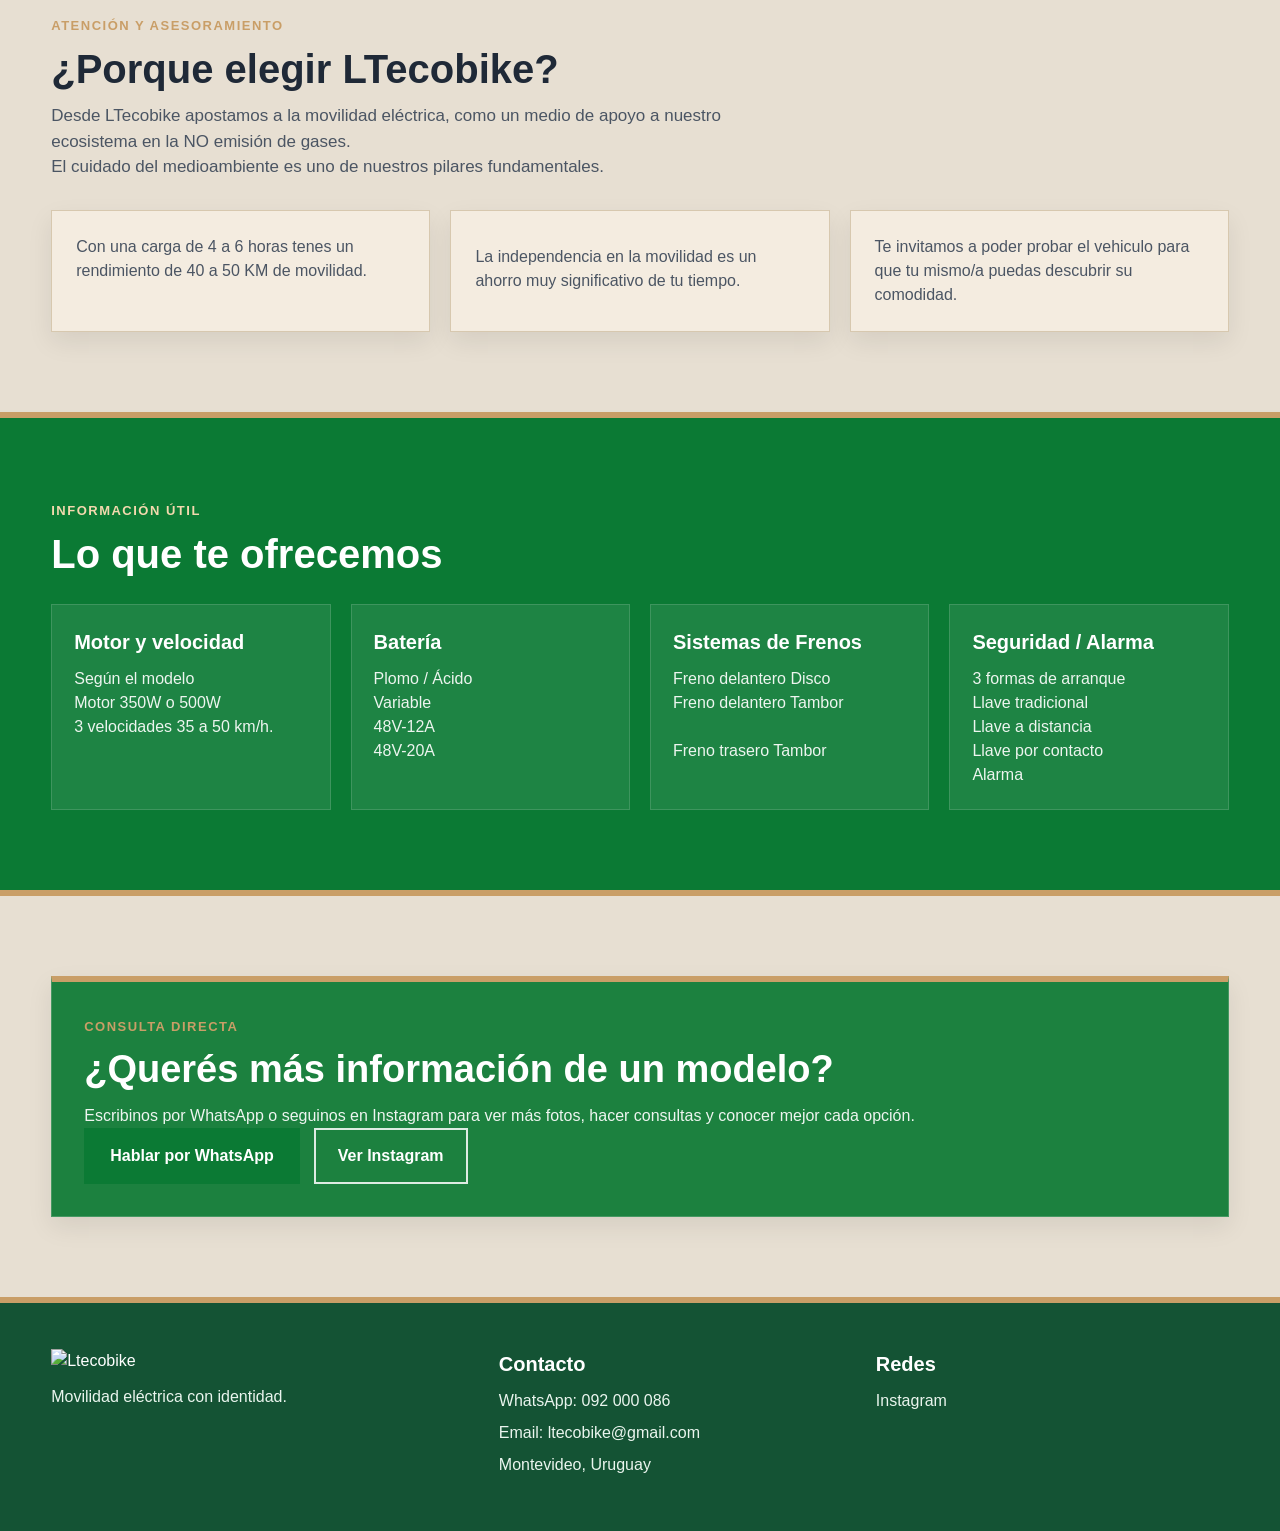
==== commit b36ffee7: "cambios hechos" ====
--- a/index.html
+++ b/index.html
@@ -33,150 +33,14 @@
   <section class="hero">
     <div class="container hero-content">
       <img src="img/logo.png" alt="Ltecobike" class="hero-logo">
-      <h1>Bici-Motos eléctricas y Scooters con estilo.</h1>
-      <p>Descubrí opciones de nuevos diseños y modelos. Practicidad y características pensadas para la movilidad urbana. Escribinos por WhatsApp o Instagram y te asesoramos en cada modelo.</p>
+      <h1>Bici Motos Scooters eléctricos.</h1>
+      <p>Descubrí opciones de nuevos diseños y modelos. 
+        <br>Practicidad y características pensadas para la movilidad urbana.
+        <br> Escribinos y te asesoramos en cada modelo.</p>
 
       <div class="hero-actions">
         <a href="modelos.html" class="btn">Ver modelos</a>
         <a href="https://wa.me/59892000086" target="_blank" class="btn btn-outline">Consultar por WhatsApp</a>
-      </div>
-    </div>
-  </section>
-
-  <section class="section">
-    <div class="container">
-      <h2>Lo que nos mueve</h2>
-      <p class="section-intro">
-        Bici-Motos eléctricas y Scooters con estilo. Nos gustaría asesorarte sobre los beneficios y ventajas de nuestros productos.
-      </p>
-
-      <div class="feature-grid">
-        <article class="feature-box">
-          <h3>100% eléctrico</h3>
-          <p>Una alternativa cómoda, segura y moderna para tu movilidad en la ciudad.
-             <br> El uso práctico y diario te marcará los beneficios de tu movilidad.</p>
-        </article>
-
-        <article class="feature-box">
-          <h3>Diseño con identidad</h3>
-          <p>Modelos con estética marcada, personalidad propia y un estilo que busca destacarse en nuestro mercado.</p>
-        </article>
-
-        <article class="feature-box">
-          <h3>Atención personalizada</h3>
-          <p>Nuestros vendedores y asesores están para responder tus consultas por WhatsApp e Instagram para que puedas solicitar la información necesaria.</p>
-        </article>
-      </div>
-    </div>
-  </section>
-
-  <section class="section benefits-strip">
-    <div class="container">
-      <div class="benefits-grid">
-        <article class="benefit-item">
-          <span class="benefit-number">48V</span>
-          <span class="benefit-label">Alimentación</span>
-        </article>
-
-        <article class="benefit-item">
-          <span class="benefit-number">30 km/h</span>
-          <span class="benefit-label">Velocidad máxima</span>
-        </article>
-
-        <article class="benefit-item">
-          <span class="benefit-number">4 a 8 hs</span>
-          <span class="benefit-label">Carga estimada</span>
-        </article>
-
-        <article class="benefit-item">
-          <span class="benefit-number">150 kg</span>
-          <span class="benefit-label">Carga nominal</span>
-        </article>
-      </div>
-    </div>
-  </section>
-
-  <section class="section section-split">
-    <div class="container split-layout">
-      <div class="split-text">
-        <span class="section-kicker">Por qué elegir Ltecobike</span>
-        <h2>Movilidad eléctrica con identidad real</h2>
-        <p>
-          Nuestros modelos combinan diseño, practicidad y una propuesta pensada para quienes buscan una forma más moderna de moverse. Además, te atendemos de forma directa para que puedas consultar detalles, fotos y características de cada opción.
-        </p>
-
-        <div class="check-list">
-          <div class="check-item">✔ Motor de 350W y 500W según el modelo</div>
-          <div class="check-item">✔ Batería de 48V con variantes 48-12 / 48-20</div>
-          <div class="check-item">✔ Frenos delantero a disco y trasero a tambor</div>
-          <div class="check-item">✔ Atención directa por WhatsApp e Instagram</div>
-        </div>
-
-        <div class="hero-actions">
-          <a href="modelos.html" class="btn">Ver modelos</a>
-          <a href="https://wa.me/59892000086" target="_blank" class="btn btn-outline-dark">Escribinos por WhatsApp</a>
-        </div>
-      </div>
-
-      <div class="split-media">
-        <img src="img/q8-500-beige-rojo.png" alt="Modelos Ltecobike" class="split-image">
-      </div>
-    </div>
-  </section>
-
-  <section class="section">
-    <div class="container">
-      <span class="section-kicker">Atención y asesoramiento</span>
-      <h2>¿En qué te podemos ayudar?</h2>
-      <p class="section-intro">La idea de la web es que puedas conocer los modelos y escribirnos directo para resolver dudas, pedir más fotos y consultar detalles.</p>
-
-      <div class="feature-grid">
-        <article class="feature-box">
-          <h3>Modelos disponibles</h3>
-          <p>Conocé distintas opciones y compará sus características principales.</p>
-        </article>
-
-        <article class="feature-box">
-          <h3>Más fotos y detalles</h3>
-          <p>Podés escribirnos para pedir otras vistas, más información y detalles del modelo que te interese.</p>
-        </article>
-
-        <article class="feature-box">
-          <h3>Atención directa</h3>
-          <p>Te respondemos por WhatsApp o Instagram para ayudarte de forma simple y rápida.</p>
-        </article>
-      </div>
-    </div>
-  </section>
-
-  <section class="section section-dark">
-    <div class="container">
-      <span class="section-kicker light">Información útil</span>
-      <h2>Lo que tenés que saber</h2>
-      <p class="section-intro">
-        Los modelos mostrados comparten una base pensada para uso urbano, con batería de 48V, carga estimada de 4 a 8 horas y frenos delantero a disco y trasero a tambor.
-      </p>
-
-      <div class="info-cards-grid">
-        <article class="info-card">
-          <h3>Motor y velocidad</h3>
-          <p>Según el modelo, cuentan con motor de 350W o 500W y velocidad máxima de 30 km/h.</p>
-        </article>
-
-        <article class="info-card">
-          <h3>Batería</h3>
-          <p>Trabajan con batería de 48V, con variantes 48-12 y 48-20 de plomo-ácido.</p>
-        </article>
-
-        <article class="info-card">
-          <h3>Frenos y seguridad</h3>
-          <p>Incorporan freno delantero a disco, freno trasero a tambor y sistema de arranque con llave y alarma remota.</p>
-        </article>
-
-        <article class="info-card">
-          <h3>Uso diario</h3>
-          <p>La carga estimada es de 4 a 8 horas y la carga nominal informada es de hasta 150 kg.</p>
-        </article>
       </div>
     </div>
   </section>
@@ -257,6 +121,170 @@
     </div>
   </section>
 
+  <hr>
+  <hr>
+  <hr>
+  <hr>
+  <hr>
+  <hr>
+
+  <section class="section">
+    <div class="container">
+      <h2>Lo que nos impulsa - La nueva movilidad en Uruguay</h2>
+      <p class="section-intro">
+        Bici Motos Scooters eléctricos. <br>Nos gustaría poder asesorarte de los beneficios y ventajas de nuestros productos.
+      </p>
+
+      <div class="feature-grid">
+        <article class="feature-box">
+          <h3>100% eléctrico</h3>
+          <p>Una alternativa cómoda, segura y moderna para tu movilidad en la ciudad.
+             <br> El uso práctico y diario te marcará los beneficios de tu movilidad.</p>
+        </article>
+
+        <article class="feature-box">
+          <h3>Diseño con identidad</h3>
+          <p>Modelos de estética marcada. 
+            <br>Personalidad propia y un estilo que busca destacarse en nuestro mercado.</p>
+        </article>
+
+        <article class="feature-box">
+          <h3>Atención personalizada</h3>
+          <p>Nuestros vendedores y asesores están para responder tus consultas por WhatsApp e Instagram para que puedas solicitar la información necesaria.</p>
+        </article>
+      </div>
+    </div>
+  </section>
+
+  <section class="section benefits-strip">
+    <div class="container">
+      <div class="benefits-grid">
+        <article class="benefit-item">
+          <span class="benefit-number">Envios</span>
+          <br>
+          <span class="benefit-label">Llegamos a todo el uruguay</span>
+        </article>
+
+        <article class="benefit-item">
+          <span class="benefit-number1">Garantia y Repuestos</span>
+          <br>
+          <span class="benefit-label">Garantia 1 año
+            <br> Repuestos Permanentes</span>
+          </span>
+        </article>
+
+        <article class="benefit-item">
+          <span class="benefit-number">Empadronamiento</span>
+          <br>
+          <span class="benefit-label2">Es necesario emapdronar
+            <br>Contar con libreta G1 o G2 (Moto/Ciclomotor) 
+          </span>
+        </article>
+
+        <article class="benefit-item">
+          <span class="benefit-number">Showroom</span>
+          <br>
+          <span class="benefit-label">Te invitamos a nuestro showroom en montevideo, previa coordinación</span>
+        </article>
+      </div>
+    </div>
+  </section>
+
+  <section class="section section-split">
+    <div class="container split-layout">
+      <div class="split-text">
+        <span class="section-kicker">Por qué elegir Ltecobike</span>
+        <h2>Movilidad eléctrica con identidad propia</h2>
+        <p>
+          Nuestros modelos combinan diseño, practicidad y una propuesta pensada para quienes buscan una nueva forma de moverse.
+          <br>Atención personalizada de forma directa para que puedas consultar detalles y asi poder elegir tu mejor opción de movilidad.</p>
+
+        <div class="check-list">
+          <div class="check-item">✔ Motor de 350W y 500W según el modelo</div>
+          <div class="check-item">✔ Batería de 48V con variantes 48-12A / 48-20A</div>
+          <div class="check-item">✔ Frenos delantero de disco/tambor y trasero tambor</div>
+          <div class="check-item">✔ Atención directa por WhatsApp e Instagram</div>
+        </div>
+
+        <div class="hero-actions">
+          <a href="modelos.html" class="btn">Ver modelos</a>
+          <a href="https://wa.me/59892000086" target="_blank" class="btn btn-outline-dark">Escribinos por WhatsApp</a>
+        </div>
+      </div>
+
+      <div class="split-media">
+        <img src="img/q8-500-beige-rojo.png" alt="Modelos Ltecobike" class="split-image">
+      </div>
+    </div>
+  </section>
+
+  <section class="section">
+    <div class="container">
+      <span class="section-kicker">Atención y asesoramiento</span>
+      <h2>¿Porque elegir LTecobike?</h2>
+      <p class="section-intro">Desde LTecobike apostamos a la movilidad eléctrica, como un medio de apoyo a nuestro ecosistema en la NO emisión de gases.
+        <br>El cuidado del medioambiente es uno de nuestros pilares fundamentales.</p>
+
+      <div class="feature-grid">
+        <article class="feature-box">
+          <p>Con una carga de 4 a 6 horas tenes un rendimiento de 40 a 50 KM de movilidad.</p>
+        </article>
+
+        <article class="feature-box">
+          <h3></h3>
+          <p>La independencia en la movilidad es un ahorro muy significativo de tu tiempo.</p>
+        </article>
+
+        <article class="feature-box">
+          <p>Te invitamos a poder probar el vehiculo para que tu mismo/a puedas descubrir su comodidad.</p>
+        </article>
+      </div>
+    </div>
+  </section>
+
+  <section class="section section-dark">
+    <div class="container">
+      <span class="section-kicker light">Información útil</span>
+      <h2>Lo que te ofrecemos</h2>
+
+      <div class="info-cards-grid">
+        <article class="info-card">
+          <h3>Motor y velocidad</h3>
+          <p>Según el modelo
+            <br>Motor 350W o 500W
+            <br>3 velocidades 35 a 50 km/h.</p>
+        </article>
+
+        <article class="info-card">
+          <h3>Batería</h3>
+          <p>Plomo / Ácido
+            <br>Variable
+            <br>48V-12A
+            <br>48V-20A</p>
+        </article>
+
+        <article class="info-card">
+          <h3>Sistemas de Frenos</h3>
+          <p>Freno delantero Disco 
+            <br>Freno delantero Tambor
+            <br>
+            <br> Freno trasero Tambor</p>
+        </article>
+
+        <article class="info-card">
+          <h3>Seguridad / Alarma</h3>
+          <p>3 formas de arranque
+            <br>Llave tradicional
+            <br>Llave a distancia
+            <br>Llave por contacto
+            <br>Alarma</p>
+          </p>
+        </article>
+      </div>
+    </div>
+  </section>
+
+
   <section class="section">
     <div class="container">
       <div class="cta-box cta-strong">
--- a/css/styles.css
+++ b/css/styles.css
@@ -306,7 +306,7 @@
 
 .benefit-number {
   display: block;
-  font-size: 34px;
+  font-size: 24px;
   font-weight: 800;
   color: white;
   line-height: 1;
@@ -316,8 +316,31 @@
 .benefit-label {
   display: block;
   color: #e7f2ea;
-  font-size: 14px;
-}
+  font-size: 18px;
+}
+
+.benefit-number1 {
+  display: block;
+  font-size: 18px;
+  font-weight: 800;
+  color: white;
+  line-height: 1;
+  margin-bottom: 8px;
+}
+.benefit-number1 {
+  display: block;
+  font-size: 18px;
+  font-weight: 800;
+  color: white;
+  line-height: 1;
+  margin-bottom: 8px;
+}
+.benefit-label2 {
+  display: block;
+  color: #e7f2ea;
+  font-size: 17px;
+}
+
 
 /* FEATURES */
 .feature-grid {
